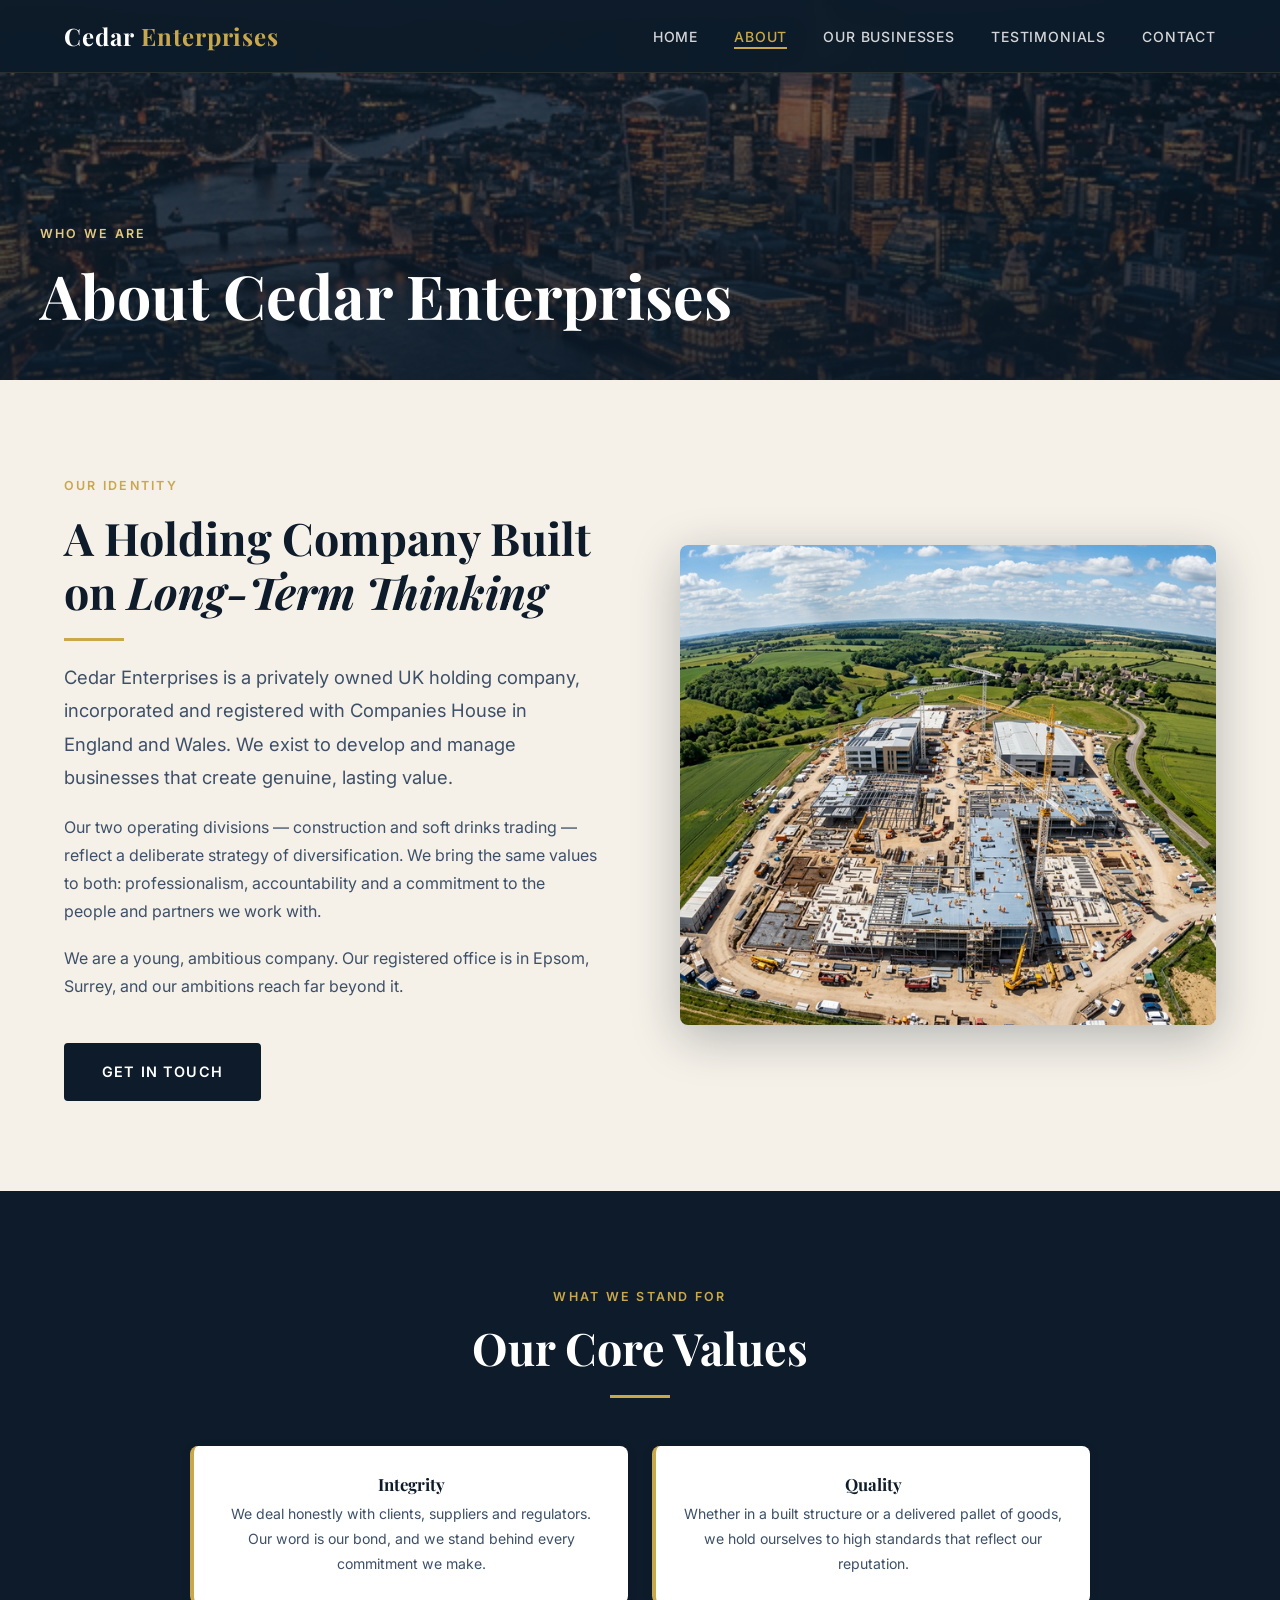
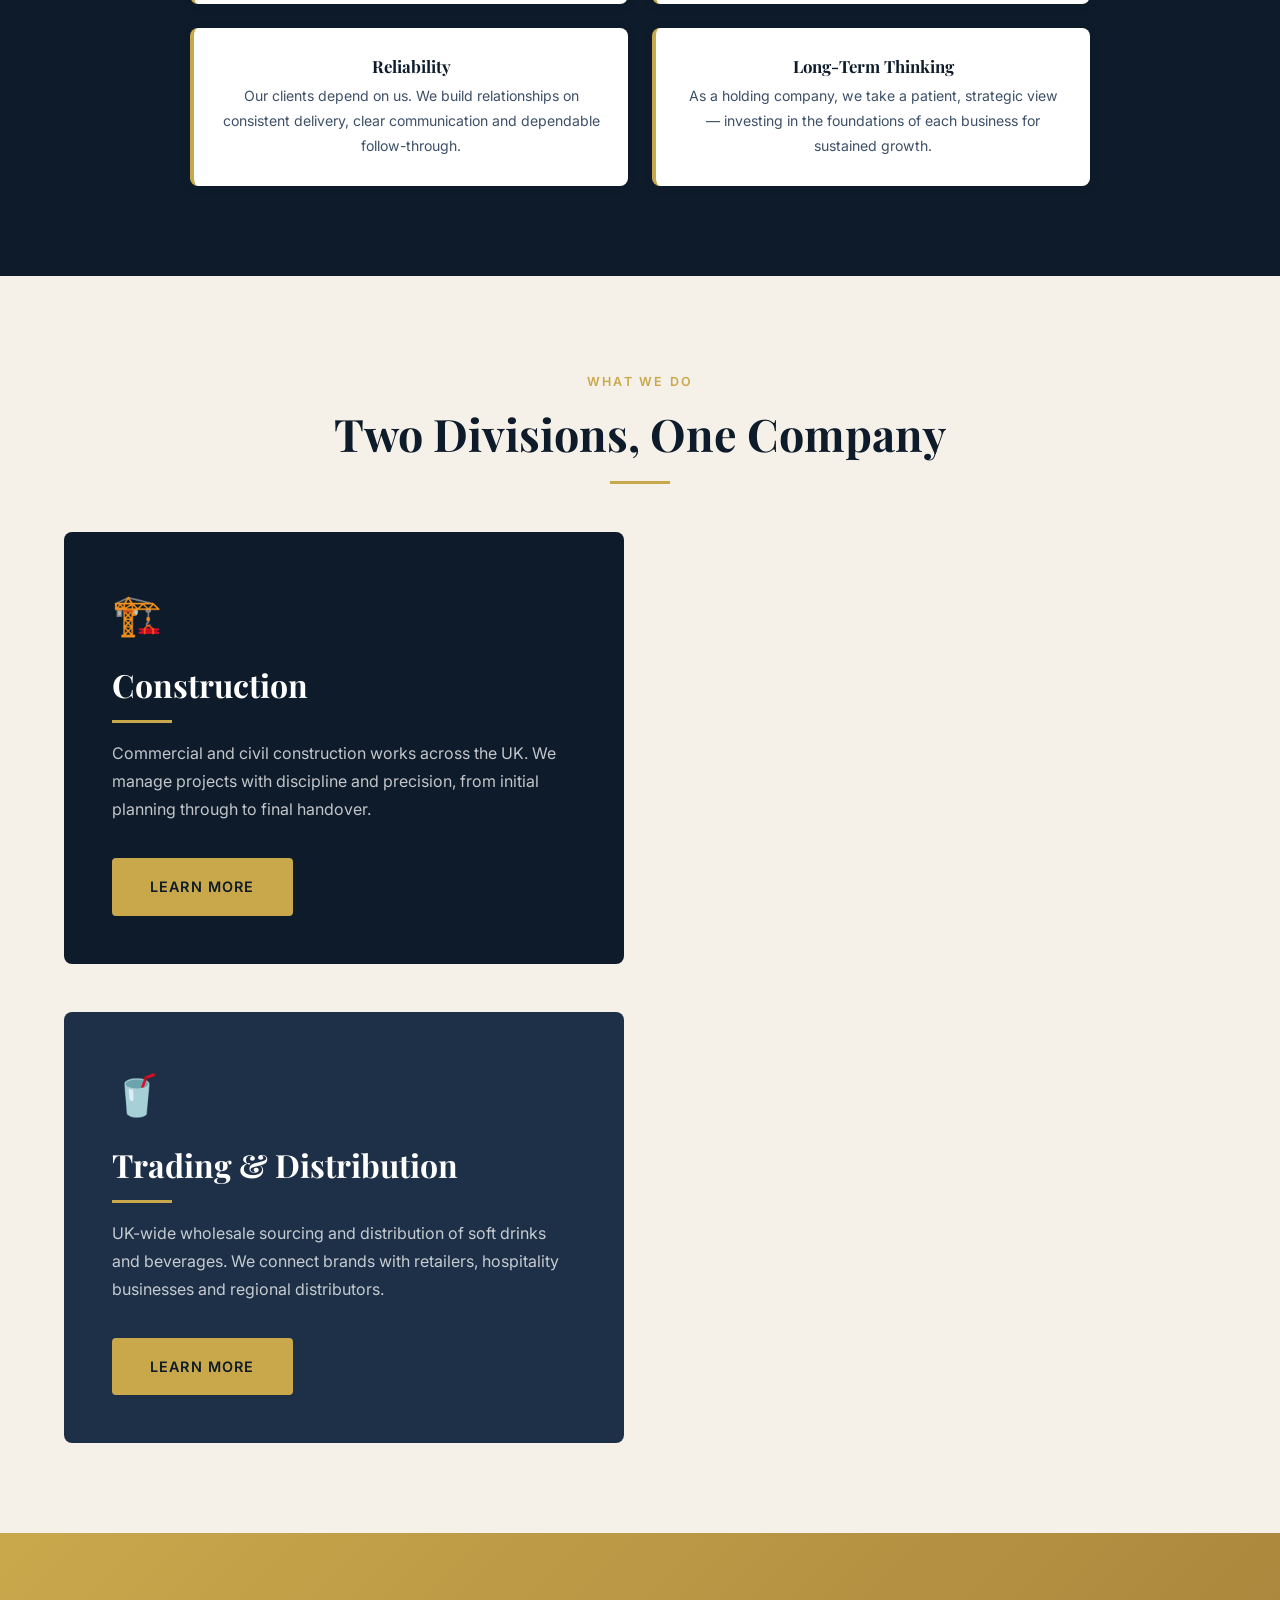
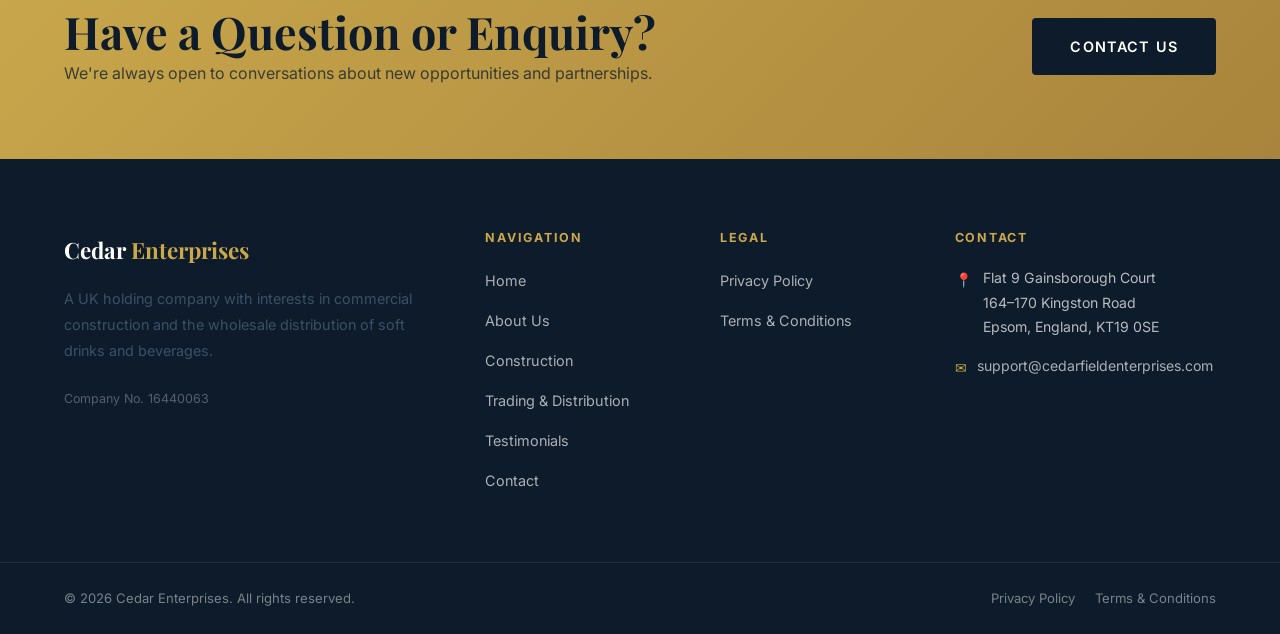
==== about.html @ afaa0de5 "Complete Cedar Enterprises website - full rebrand from Starbis template - New homepage with 2-slide " ====
<!DOCTYPE html>
<html lang="en">

<head>
    <meta charset="UTF-8">
    <meta name="viewport" content="width=device-width, initial-scale=1.0">
    <title>About Us — Cedar Enterprises</title>
    <meta name="description"
        content="Learn about Cedar Enterprises — a UK-registered holding company with operations in construction and soft drinks trading.">
    <link rel="icon" href="images/favicon.ico" type="image/x-icon">
    <link rel="preconnect" href="https://fonts.googleapis.com">
    <link rel="preconnect" href="https://fonts.gstatic.com" crossorigin>
    <link
        href="https://fonts.googleapis.com/css2?family=Playfair+Display:ital,wght@0,600;0,700;1,600&family=Inter:wght@300;400;500;600;700&display=swap"
        rel="stylesheet">
    <link rel="stylesheet" href="css/cedar.css">
</head>

<body>

    <!-- MOBILE NAV -->
    <div class="mobile-nav-overlay" id="mobileNav">
        <button class="mobile-nav-close" id="mobileNavClose">&times;</button>
        <a href="index.html">Home</a>
        <a href="about.html">About</a>
        <a href="construction.html">Construction</a>
        <a href="trading.html">Trading</a>
        <a href="testimonials.html">Testimonials</a>
        <a href="contact.html">Contact</a>
    </div>

    <!-- HEADER -->
    <header class="site-header" id="siteHeader">
        <div class="container">
            <nav class="nav-inner">
                <a href="index.html" class="brand">Cedar <span>Enterprises</span></a>
                <ul class="nav-links">
                    <li><a href="index.html">Home</a></li>
                    <li><a href="about.html" class="active">About</a></li>
                    <li class="nav-item">
                        <a href="#">Our Businesses</a>
                        <div class="nav-dropdown">
                            <a href="construction.html">Construction</a>
                            <a href="trading.html">Trading & Distribution</a>
                        </div>
                    </li>
                    <li><a href="testimonials.html">Testimonials</a></li>
                    <li><a href="contact.html">Contact</a></li>
                </ul>
                <button class="nav-toggle" id="navToggle" aria-label="Open menu">
                    <span></span><span></span><span></span>
                </button>
            </nav>
        </div>
    </header>

    <!-- PAGE BANNER -->
    <div class="page-banner" style="background-image: url('images/about_parallax.png'); padding-top: 72px;">
        <div class="page-banner-overlay"></div>
        <div class="page-banner-content container">
            <span class="section-eyebrow">Who We Are</span>
            <h1>About Cedar Enterprises</h1>
        </div>
    </div>

    <!-- MISSION -->
    <section class="section about-mission">
        <div class="container">
            <div class="about-split">
                <div class="fade-up">
                    <span class="section-eyebrow">Our Identity</span>
                    <h2>A Holding Company Built on <em>Long-Term Thinking</em></h2>
                    <div class="divider-gold"></div>
                    <p class="lead">Cedar Enterprises is a privately owned UK holding company, incorporated and
                        registered with Companies House in England and Wales. We exist to develop and manage businesses
                        that create genuine, lasting value.</p>
                    <p>Our two operating divisions — construction and soft drinks trading — reflect a deliberate
                        strategy of diversification. We bring the same values to both: professionalism, accountability
                        and a commitment to the people and partners we work with.</p>
                    <p>We are a young, ambitious company. Our registered office is in Epsom, Surrey, and our ambitions
                        reach far beyond it.</p>
                    <a href="contact.html" class="btn btn-navy mt-24">Get in Touch</a>
                </div>
                <div class="about-img-wrap fade-in">
                    <img src="images/construction_aerial.png" alt="Cedar Enterprises construction project aerial view">
                </div>
            </div>
        </div>
    </section>

    <!-- VALUES -->
    <section class="section bg-navy">
        <div class="container text-center">
            <span class="section-eyebrow">What We Stand For</span>
            <h2 style="color:var(--white);">Our Core Values</h2>
            <div class="divider-gold centered"></div>
            <div class="about-values-grid mt-48" style="max-width:900px; margin-left:auto; margin-right:auto;">
                <div class="about-value-card fade-up">
                    <h5>Integrity</h5>
                    <p>We deal honestly with clients, suppliers and regulators. Our word is our bond, and we stand
                        behind every commitment we make.</p>
                </div>
                <div class="about-value-card fade-up">
                    <h5>Quality</h5>
                    <p>Whether in a built structure or a delivered pallet of goods, we hold ourselves to high standards
                        that reflect our reputation.</p>
                </div>
                <div class="about-value-card fade-up">
                    <h5>Reliability</h5>
                    <p>Our clients depend on us. We build relationships on consistent delivery, clear communication and
                        dependable follow-through.</p>
                </div>
                <div class="about-value-card fade-up">
                    <h5>Long-Term Thinking</h5>
                    <p>As a holding company, we take a patient, strategic view — investing in the foundations of each
                        business for sustained growth.</p>
                </div>
            </div>
        </div>
    </section>

    <!-- OUR DIVISIONS OVERVIEW -->
    <section class="section bg-off-white">
        <div class="container">
            <div class="text-center mb-48">
                <span class="section-eyebrow">What We Do</span>
                <h2>Two Divisions, One Company</h2>
                <div class="divider-gold centered"></div>
            </div>
            <div class="row row-lg align-center">
                <div class="col-half fade-up"
                    style="background: var(--navy); border-radius:8px; padding:48px; color:var(--white);">
                    <span style="font-size:2.5rem; display:block; margin-bottom:16px;">🏗️</span>
                    <h3 style="color:var(--white);">Construction</h3>
                    <div class="divider-gold" style="margin: 16px 0;"></div>
                    <p style="color:rgba(255,255,255,0.75);">Commercial and civil construction works across the UK. We
                        manage projects with discipline and precision, from initial planning through to final handover.
                    </p>
                    <a href="construction.html" class="btn btn-gold mt-16">Learn More</a>
                </div>
                <div class="col-half fade-up"
                    style="background: var(--navy-mid); border-radius:8px; padding:48px; color:var(--white);">
                    <span style="font-size:2.5rem; display:block; margin-bottom:16px;">🥤</span>
                    <h3 style="color:var(--white);">Trading &amp; Distribution</h3>
                    <div class="divider-gold" style="margin: 16px 0;"></div>
                    <p style="color:rgba(255,255,255,0.75);">UK-wide wholesale sourcing and distribution of soft drinks
                        and beverages. We connect brands with retailers, hospitality businesses and regional
                        distributors.</p>
                    <a href="trading.html" class="btn btn-gold mt-16">Learn More</a>
                </div>
            </div>
        </div>
    </section>

    <!-- CTA -->
    <section class="cta-strip">
        <div class="container">
            <div class="cta-inner">
                <div>
                    <h2>Have a Question or Enquiry?</h2>
                    <p>We're always open to conversations about new opportunities and partnerships.</p>
                </div>
                <a href="contact.html" class="btn btn-navy">Contact Us</a>
            </div>
        </div>
    </section>

    <!-- FOOTER -->
    <footer class="site-footer">
        <div class="footer-top">
            <div class="container">
                <div class="footer-grid">
                    <div>
                        <div class="footer-brand">Cedar <span>Enterprises</span></div>
                        <p class="footer-desc">A UK holding company with interests in commercial construction and the
                            wholesale distribution of soft drinks and beverages.</p>
                        <p class="company-number">Company No. 16440063</p>
                    </div>
                    <div class="footer-col">
                        <h5>Navigation</h5>
                        <ul>
                            <li><a href="index.html">Home</a></li>
                            <li><a href="about.html">About Us</a></li>
                            <li><a href="construction.html">Construction</a></li>
                            <li><a href="trading.html">Trading &amp; Distribution</a></li>
                            <li><a href="testimonials.html">Testimonials</a></li>
                            <li><a href="contact.html">Contact</a></li>
                        </ul>
                    </div>
                    <div class="footer-col">
                        <h5>Legal</h5>
                        <ul>
                            <li><a href="privacy.html">Privacy Policy</a></li>
                            <li><a href="terms.html">Terms &amp; Conditions</a></li>
                        </ul>
                    </div>
                    <div class="footer-col">
                        <h5>Contact</h5>
                        <div class="footer-contact-item">
                            <span class="icon">📍</span>
                            <span>Flat 9 Gainsborough Court<br>164–170 Kingston Road<br>Epsom, England, KT19 0SE</span>
                        </div>
                        <div class="footer-contact-item">
                            <span class="icon">✉</span>
                            <a href="mailto:support@cedarfieldenterprises.com"
                                style="color:rgba(255,255,255,0.65);">support@cedarfieldenterprises.com</a>
                        </div>
                    </div>
                </div>
            </div>
        </div>
        <div class="container">
            <div class="footer-bottom">
                <p>&copy; <span id="year"></span> Cedar Enterprises. All rights reserved.</p>
                <div class="footer-legal-links">
                    <a href="privacy.html">Privacy Policy</a>
                    <a href="terms.html">Terms &amp; Conditions</a>
                </div>
            </div>
        </div>
    </footer>

    <script src="js/cedar.js"></script>
</body>

</html>
---- css/cedar.css ----
/* ============================================================
   CEDAR ENTERPRISES — Custom Stylesheet
   Palette: Deep Navy (#0D1B2A), Gold (#C9A84C), Slate (#1E3048),
            Off-White (#F5F0E8), Mid-Grey (#8A96A3)
   ============================================================ */

@import url('https://fonts.googleapis.com/css2?family=Playfair+Display:ital,wght@0,600;0,700;1,600&family=Inter:wght@300;400;500;600;700&display=swap');

/* ── CSS Variables ── */
:root {
  --navy:    #0D1B2A;
  --navy-mid:#1E3048;
  --navy-lt: #2A4060;
  --gold:    #C9A84C;
  --gold-lt: #E2C97E;
  --off-white:#F5F0E8;
  --mid-grey:#8A96A3;
  --white:   #FFFFFF;
  --text-dark:#1A232E;
  --radius:  4px;
  --transition: 0.3s ease;
  --shadow: 0 4px 24px rgba(13,27,42,0.18);
  --shadow-lg: 0 12px 48px rgba(13,27,42,0.28);
}

/* ── Reset / Base ── */
*, *::before, *::after { box-sizing: border-box; margin: 0; padding: 0; }

html { scroll-behavior: smooth; }

body {
  font-family: 'Inter', sans-serif;
  font-weight: 400;
  font-size: 16px;
  line-height: 1.75;
  color: var(--text-dark);
  background: var(--white);
  -webkit-font-smoothing: antialiased;
}

img { max-width: 100%; height: auto; display: block; }
a { text-decoration: none; color: inherit; transition: color var(--transition); }
ul { list-style: none; }

/* ── Typography ── */
h1, h2, h3, h4, h5, h6 {
  font-family: 'Playfair Display', serif;
  color: var(--navy);
  line-height: 1.2;
}
h1 { font-size: clamp(2.2rem, 5vw, 3.8rem); }
h2 { font-size: clamp(1.8rem, 3.5vw, 2.8rem); }
h3 { font-size: clamp(1.4rem, 2.5vw, 2rem); }
h4 { font-size: 1.25rem; }
h5 { font-size: 1.05rem; }

p { margin-bottom: 1.2rem; color: #3D5068; }
p:last-child { margin-bottom: 0; }

.lead { font-size: 1.15rem; line-height: 1.8; color: #3D5068; }
.text-gold { color: var(--gold); }
.text-navy { color: var(--navy); }
.text-white { color: var(--white); }
.text-mid  { color: var(--mid-grey); }
.text-center { text-align: center; }

/* ── Layout Helpers ── */
.container {
  max-width: 1200px;
  margin: 0 auto;
  padding: 0 24px;
}
.container-narrow { max-width: 820px; margin: 0 auto; padding: 0 24px; }

.section { padding: 90px 0; }
.section-sm { padding: 60px 0; }
.section-lg { padding: 120px 0; }

.row {
  display: flex;
  flex-wrap: wrap;
  gap: 32px;
}
.row-lg { gap: 48px; }
.row-sm { gap: 20px; }

.col-half { flex: 0 0 calc(50% - 16px); }
.col-third { flex: 0 0 calc(33.333% - 22px); }
.col-quarter { flex: 0 0 calc(25% - 24px); }
.col-two-thirds { flex: 0 0 calc(66.666% - 16px); }
.col-full { flex: 0 0 100%; }

.align-center { align-items: center; }
.justify-center { justify-content: center; }
.justify-between { justify-content: space-between; }

.mt-8  { margin-top: 8px; }
.mt-16 { margin-top: 16px; }
.mt-24 { margin-top: 24px; }
.mt-32 { margin-top: 32px; }
.mt-48 { margin-top: 48px; }
.mb-8  { margin-bottom: 8px; }
.mb-16 { margin-bottom: 16px; }
.mb-24 { margin-bottom: 24px; }
.mb-32 { margin-bottom: 32px; }
.mb-48 { margin-bottom: 48px; }

/* ── Gold Divider ── */
.divider-gold {
  width: 60px;
  height: 3px;
  background: var(--gold);
  margin: 20px 0;
}
.divider-gold.centered { margin: 20px auto; }

/* ── Buttons ── */
.btn {
  display: inline-block;
  padding: 14px 36px;
  border-radius: var(--radius);
  font-family: 'Inter', sans-serif;
  font-weight: 600;
  font-size: 0.9rem;
  letter-spacing: 0.08em;
  text-transform: uppercase;
  cursor: pointer;
  transition: all var(--transition);
  border: 2px solid transparent;
}
.btn-gold {
  background: var(--gold);
  color: var(--navy);
  border-color: var(--gold);
}
.btn-gold:hover {
  background: var(--gold-lt);
  border-color: var(--gold-lt);
  transform: translateY(-2px);
  box-shadow: 0 6px 18px rgba(201,168,76,0.3);
}
.btn-outline-gold {
  background: transparent;
  color: var(--gold);
  border-color: var(--gold);
}
.btn-outline-gold:hover {
  background: var(--gold);
  color: var(--navy);
  transform: translateY(-2px);
}
.btn-outline-white {
  background: transparent;
  color: var(--white);
  border-color: rgba(255,255,255,0.7);
}
.btn-outline-white:hover {
  background: var(--white);
  color: var(--navy);
}
.btn-navy {
  background: var(--navy);
  color: var(--white);
  border-color: var(--navy);
}
.btn-navy:hover {
  background: var(--navy-mid);
  border-color: var(--navy-mid);
  transform: translateY(-2px);
  box-shadow: var(--shadow);
}

/* ── Section Labels ── */
.section-eyebrow {
  display: inline-block;
  font-family: 'Inter', sans-serif;
  font-weight: 600;
  font-size: 0.78rem;
  letter-spacing: 0.18em;
  text-transform: uppercase;
  color: var(--gold);
  margin-bottom: 14px;
}

/* ── NAV ── */
.site-header {
  position: fixed;
  top: 0; left: 0; right: 0;
  z-index: 1000;
  background: rgba(13, 27, 42, 0.97);
  backdrop-filter: blur(10px);
  border-bottom: 1px solid rgba(201,168,76,0.15);
  transition: all var(--transition);
}
.site-header.scrolled {
  box-shadow: 0 2px 20px rgba(0,0,0,0.3);
}

.nav-inner {
  display: flex;
  align-items: center;
  justify-content: space-between;
  height: 72px;
}

.brand {
  font-family: 'Playfair Display', serif;
  font-size: 1.5rem;
  font-weight: 700;
  color: var(--white);
  letter-spacing: 0.04em;
}
.brand span { color: var(--gold); }

.nav-links {
  display: flex;
  align-items: center;
  gap: 36px;
}
.nav-links a {
  font-family: 'Inter', sans-serif;
  font-size: 0.875rem;
  font-weight: 500;
  letter-spacing: 0.06em;
  text-transform: uppercase;
  color: rgba(255,255,255,0.82);
  position: relative;
  padding-bottom: 4px;
}
.nav-links a::after {
  content: '';
  position: absolute;
  bottom: 0; left: 0;
  width: 0; height: 2px;
  background: var(--gold);
  transition: width var(--transition);
}
.nav-links a:hover, .nav-links a.active {
  color: var(--gold);
}
.nav-links a:hover::after, .nav-links a.active::after {
  width: 100%;
}

/* Dropdown */
.nav-item { position: relative; }
.nav-dropdown {
  position: absolute;
  top: 100%; left: -16px;
  min-width: 200px;
  background: var(--navy-mid);
  border: 1px solid rgba(201,168,76,0.2);
  border-top: 2px solid var(--gold);
  padding: 8px 0;
  opacity: 0;
  visibility: hidden;
  transform: translateY(8px);
  transition: all var(--transition);
  border-radius: 0 0 4px 4px;
}
.nav-item:hover .nav-dropdown {
  opacity: 1;
  visibility: visible;
  transform: translateY(0);
}
.nav-dropdown a {
  display: block;
  padding: 10px 20px;
  font-size: 0.85rem;
  color: rgba(255,255,255,0.8);
  text-transform: none;
  letter-spacing: 0.02em;
}
.nav-dropdown a:hover { background: rgba(201,168,76,0.1); color: var(--gold); }
.nav-dropdown a::after { display: none; }

/* Mobile toggle */
.nav-toggle {
  display: none;
  flex-direction: column;
  gap: 5px;
  cursor: pointer;
  padding: 4px;
  background: none;
  border: none;
}
.nav-toggle span {
  display: block;
  width: 26px;
  height: 2px;
  background: var(--white);
  transition: all var(--transition);
}

/* ── HERO SLIDER ── */
.hero {
  position: relative;
  height: 100vh;
  min-height: 600px;
  overflow: hidden;
  background: var(--navy);
}

.hero-slide {
  position: absolute;
  inset: 0;
  opacity: 0;
  transition: opacity 1.2s ease;
}
.hero-slide.active { opacity: 1; }

.hero-bg {
  position: absolute;
  inset: 0;
  background-size: cover;
  background-position: center;
  transform: scale(1.05);
  transition: transform 8s ease;
}
.hero-slide.active .hero-bg { transform: scale(1); }

.hero-overlay {
  position: absolute;
  inset: 0;
  background: linear-gradient(135deg,
    rgba(13,27,42,0.82) 0%,
    rgba(13,27,42,0.55) 60%,
    rgba(13,27,42,0.35) 100%);
}

.hero-content {
  position: relative;
  z-index: 2;
  height: 100%;
  display: flex;
  align-items: center;
}

.hero-text {
  max-width: 720px;
}
.hero-text .section-eyebrow { font-size: 0.82rem; }
.hero-text h1 {
  color: var(--white);
  margin-bottom: 20px;
  font-style: italic;
}
.hero-text h1 em {
  font-style: normal;
  color: var(--gold);
}
.hero-text p {
  color: rgba(255,255,255,0.8);
  font-size: 1.1rem;
  max-width: 560px;
  margin-bottom: 36px;
}
.hero-btns {
  display: flex;
  gap: 16px;
  flex-wrap: wrap;
}

/* Hero dots */
.hero-dots {
  position: absolute;
  bottom: 36px;
  left: 50%;
  transform: translateX(-50%);
  z-index: 3;
  display: flex;
  gap: 10px;
}
.hero-dot {
  width: 8px;
  height: 8px;
  border-radius: 50%;
  background: rgba(255,255,255,0.4);
  border: none;
  cursor: pointer;
  transition: all var(--transition);
}
.hero-dot.active {
  background: var(--gold);
  transform: scale(1.3);
}

/* Scroll cue */
.scroll-cue {
  position: absolute;
  bottom: 36px;
  right: 48px;
  z-index: 3;
  display: flex;
  flex-direction: column;
  align-items: center;
  gap: 6px;
  color: rgba(255,255,255,0.5);
  font-size: 0.7rem;
  letter-spacing: 0.15em;
  text-transform: uppercase;
}
.scroll-line {
  width: 1px;
  height: 50px;
  background: linear-gradient(to bottom, rgba(255,255,255,0.5), transparent);
  animation: scrollLine 1.8s ease infinite;
}
@keyframes scrollLine {
  0%   { transform: scaleY(0); transform-origin: top; }
  50%  { transform: scaleY(1); transform-origin: top; }
  51%  { transform: scaleY(1); transform-origin: bottom; }
  100% { transform: scaleY(0); transform-origin: bottom; }
}

/* ── PAGE BANNER (inner pages) ── */
.page-banner {
  height: 380px;
  background-size: cover;
  background-position: center;
  position: relative;
  display: flex;
  align-items: flex-end;
}
.page-banner-overlay {
  position: absolute;
  inset: 0;
  background: linear-gradient(to bottom, rgba(13,27,42,0.5) 0%, rgba(13,27,42,0.85) 100%);
}
.page-banner-content {
  position: relative;
  z-index: 2;
  width: 100%;
  padding: 48px 0;
}
.page-banner-content .section-eyebrow { color: var(--gold-lt); }
.page-banner-content h1 { color: var(--white); }

/* ── ABOUT INTRO (homepage) ── */
.about-intro { background: var(--off-white); }
.about-intro-grid {
  display: grid;
  grid-template-columns: 1fr 1fr;
  gap: 80px;
  align-items: center;
}
.about-intro-img {
  border-radius: 6px;
  overflow: hidden;
  position: relative;
  box-shadow: var(--shadow-lg);
}
.about-intro-img img { width: 100%; height: 500px; object-fit: cover; }
.about-intro-img::before {
  content: '';
  position: absolute;
  bottom: -20px; right: -20px;
  width: 70%;
  height: 70%;
  border: 3px solid var(--gold);
  border-radius: 6px;
  z-index: -1;
}

.value-list { display: flex; flex-direction: column; gap: 16px; margin-top: 24px; }
.value-item {
  display: flex;
  align-items: flex-start;
  gap: 14px;
}
.value-icon {
  flex-shrink: 0;
  width: 40px; height: 40px;
  background: rgba(201,168,76,0.12);
  border-radius: 50%;
  display: flex;
  align-items: center;
  justify-content: center;
  font-size: 1.1rem;
  color: var(--gold);
  margin-top: 2px;
}
.value-item h5 { color: var(--navy); margin-bottom: 2px; }
.value-item p { font-size: 0.9rem; margin-bottom: 0; }

/* ── DIVISIONS SECTION ── */
.divisions { background: var(--navy); }
.divisions-grid {
  display: grid;
  grid-template-columns: 1fr 1fr;
  gap: 2px;
}
.division-card {
  position: relative;
  overflow: hidden;
  min-height: 520px;
  display: flex;
  align-items: flex-end;
}
.division-card-bg {
  position: absolute;
  inset: 0;
  background-size: cover;
  background-position: center;
  transform: scale(1.04);
  transition: transform 0.6s ease;
}
.division-card:hover .division-card-bg { transform: scale(1); }

.division-overlay {
  position: absolute;
  inset: 0;
  background: linear-gradient(to top,
    rgba(13,27,42,0.92) 0%,
    rgba(13,27,42,0.5) 50%,
    rgba(13,27,42,0.15) 100%);
  transition: background var(--transition);
}
.division-card:hover .division-overlay {
  background: linear-gradient(to top,
    rgba(13,27,42,0.95) 0%,
    rgba(13,27,42,0.65) 55%,
    rgba(13,27,42,0.25) 100%);
}

.division-content {
  position: relative;
  z-index: 2;
  padding: 48px;
}
.division-icon {
  font-size: 2.8rem;
  margin-bottom: 16px;
  display: block;
}
.division-content h3 { color: var(--white); margin-bottom: 12px; }
.division-content p { color: rgba(255,255,255,0.75); font-size: 0.95rem; margin-bottom: 24px; }

/* ── STATS STRIP ── */
.stats-strip { background: var(--navy-mid); padding: 70px 0; }
.stats-grid {
  display: grid;
  grid-template-columns: repeat(4, 1fr);
  gap: 32px;
  text-align: center;
}
.stat-item { padding: 8px; }
.stat-number {
  font-family: 'Playfair Display', serif;
  font-size: 3rem;
  font-weight: 700;
  color: var(--gold);
  line-height: 1;
  margin-bottom: 8px;
}
.stat-label {
  font-size: 0.85rem;
  font-weight: 600;
  text-transform: uppercase;
  letter-spacing: 0.1em;
  color: rgba(255,255,255,0.6);
}

/* ── PARALLAX SECTION ── */
.parallax-section {
  position: relative;
  background-attachment: fixed;
  background-size: cover;
  background-position: center;
  padding: 120px 0;
}
.parallax-section::before {
  content: '';
  position: absolute;
  inset: 0;
  background: rgba(13,27,42,0.78);
}
.parallax-content { position: relative; z-index: 2; }

/* ── SERVICE CARDS ── */
.service-cards {
  display: grid;
  grid-template-columns: repeat(3, 1fr);
  gap: 28px;
  margin-top: 56px;
}
.service-card {
  background: var(--white);
  border-radius: 8px;
  overflow: hidden;
  box-shadow: 0 2px 16px rgba(13,27,42,0.08);
  border: 1px solid rgba(13,27,42,0.06);
  transition: all var(--transition);
}
.service-card:hover {
  transform: translateY(-6px);
  box-shadow: var(--shadow-lg);
}
.service-card-img {
  height: 200px;
  background-size: cover;
  background-position: center;
}
.service-card-body { padding: 28px; }
.service-card-icon {
  font-size: 2rem;
  margin-bottom: 14px;
  display: block;
  color: var(--gold);
}
.service-card h4 { color: var(--navy); margin-bottom: 10px; }
.service-card p { font-size: 0.92rem; }

/* ── TESTIMONIALS ── */
.testimonials-section { background: var(--navy); }
.testimonials-grid {
  display: grid;
  grid-template-columns: repeat(3, 1fr);
  gap: 28px;
  margin-top: 56px;
}
.testimonial-card {
  background: rgba(255,255,255,0.05);
  border: 1px solid rgba(201,168,76,0.2);
  border-radius: 8px;
  padding: 36px 30px;
  position: relative;
  transition: all var(--transition);
}
.testimonial-card:hover {
  background: rgba(255,255,255,0.08);
  border-color: rgba(201,168,76,0.45);
  transform: translateY(-4px);
}
.testimonial-card::before {
  content: '"';
  position: absolute;
  top: 16px; left: 24px;
  font-family: 'Playfair Display', serif;
  font-size: 5rem;
  line-height: 1;
  color: var(--gold);
  opacity: 0.3;
}
.testimonial-text {
  font-style: italic;
  color: rgba(255,255,255,0.8);
  font-size: 0.95rem;
  line-height: 1.8;
  margin-bottom: 24px;
  padding-top: 32px;
}
.testimonial-meta { display: flex; align-items: center; gap: 14px; }
.testimonial-avatar {
  width: 48px; height: 48px;
  border-radius: 50%;
  background: linear-gradient(135deg, var(--gold), var(--navy-lt));
  display: flex;
  align-items: center;
  justify-content: center;
  font-family: 'Playfair Display', serif;
  font-size: 1.1rem;
  color: var(--white);
  flex-shrink: 0;
}
.testimonial-name {
  font-weight: 600;
  color: var(--white);
  font-size: 0.95rem;
}
.testimonial-role {
  font-size: 0.8rem;
  color: var(--gold);
  text-transform: uppercase;
  letter-spacing: 0.08em;
}
.star-rating { color: var(--gold); font-size: 0.85rem; margin-bottom: 4px; }

/* ── CTA STRIP ── */
.cta-strip {
  background: linear-gradient(135deg, var(--gold) 0%, #A8843C 100%);
  padding: 72px 0;
}
.cta-strip h2 { color: var(--navy); }
.cta-strip p { color: rgba(13,27,42,0.75); margin: 0; }
.cta-inner {
  display: flex;
  align-items: center;
  justify-content: space-between;
  gap: 32px;
  flex-wrap: wrap;
}

/* ── CONTACT ── */
.contact-grid {
  display: grid;
  grid-template-columns: 1fr 1.4fr;
  gap: 64px;
  align-items: start;
}
.contact-info-item {
  display: flex;
  gap: 16px;
  align-items: flex-start;
  margin-bottom: 28px;
}
.contact-info-icon {
  width: 44px; height: 44px;
  flex-shrink: 0;
  background: rgba(201,168,76,0.12);
  border-radius: 50%;
  display: flex; align-items: center; justify-content: center;
  font-size: 1.15rem;
  color: var(--gold);
}
.contact-info-text strong { display: block; color: var(--navy); margin-bottom: 2px; }
.contact-info-text span { font-size: 0.9rem; color: #3D5068; }

/* Contact Form */
.contact-form { display: flex; flex-direction: column; gap: 16px; }
.form-row { display: grid; grid-template-columns: 1fr 1fr; gap: 16px; }
.form-group { display: flex; flex-direction: column; gap: 6px; }
.form-group label {
  font-size: 0.82rem;
  font-weight: 600;
  text-transform: uppercase;
  letter-spacing: 0.07em;
  color: var(--navy);
}
.form-group input,
.form-group textarea,
.form-group select {
  padding: 13px 16px;
  border: 1.5px solid #D0D8E4;
  border-radius: var(--radius);
  font-family: 'Inter', sans-serif;
  font-size: 0.95rem;
  color: var(--text-dark);
  background: var(--white);
  transition: border-color var(--transition), box-shadow var(--transition);
  outline: none;
}
.form-group input:focus,
.form-group textarea:focus,
.form-group select:focus {
  border-color: var(--gold);
  box-shadow: 0 0 0 3px rgba(201,168,76,0.12);
}
.form-group textarea { resize: vertical; min-height: 140px; }

/* ── FOOTER ── */
.site-footer { background: var(--navy); color: rgba(255,255,255,0.7); }

.footer-top { padding: 72px 0 56px; border-bottom: 1px solid rgba(255,255,255,0.08); }
.footer-grid {
  display: grid;
  grid-template-columns: 2fr 1fr 1fr 1.4fr;
  gap: 48px;
}
.footer-brand {
  font-family: 'Playfair Display', serif;
  font-size: 1.4rem;
  font-weight: 700;
  color: var(--white);
  margin-bottom: 16px;
}
.footer-brand span { color: var(--gold); }
.footer-desc { font-size: 0.9rem; line-height: 1.8; margin-bottom: 24px; }

.footer-col h5 {
  font-family: 'Inter', sans-serif;
  font-size: 0.78rem;
  font-weight: 700;
  text-transform: uppercase;
  letter-spacing: 0.14em;
  color: var(--gold);
  margin-bottom: 20px;
}
.footer-col ul li {
  margin-bottom: 12px;
}
.footer-col ul li a {
  font-size: 0.9rem;
  color: rgba(255,255,255,0.65);
  transition: color var(--transition);
}
.footer-col ul li a:hover { color: var(--gold); }

.footer-contact-item {
  display: flex;
  align-items: flex-start;
  gap: 10px;
  margin-bottom: 14px;
  font-size: 0.88rem;
}
.footer-contact-item .icon { color: var(--gold); margin-top: 2px; flex-shrink: 0; }

.footer-bottom {
  padding: 24px 0;
  display: flex;
  align-items: center;
  justify-content: space-between;
  flex-wrap: wrap;
  gap: 12px;
}
.footer-bottom p { font-size: 0.82rem; color: rgba(255,255,255,0.45); margin: 0; }
.footer-legal-links { display: flex; gap: 20px; }
.footer-legal-links a {
  font-size: 0.82rem;
  color: rgba(255,255,255,0.45);
}
.footer-legal-links a:hover { color: var(--gold); }
.company-number {
  font-size: 0.78rem;
  color: rgba(255,255,255,0.3);
  margin-top: 6px;
}

/* ── ABOUT PAGE ── */
.about-mission {
  background: var(--off-white);
}
.about-split {
  display: grid;
  grid-template-columns: 1fr 1fr;
  gap: 80px;
  align-items: center;
}
.about-img-wrap {
  border-radius: 8px;
  overflow: hidden;
  box-shadow: var(--shadow-lg);
}
.about-img-wrap img {
  width: 100%; height: 480px; object-fit: cover;
}
.about-values-grid {
  display: grid;
  grid-template-columns: 1fr 1fr;
  gap: 24px;
  margin-top: 48px;
}
.about-value-card {
  background: var(--white);
  border-radius: 8px;
  padding: 28px;
  border-left: 4px solid var(--gold);
  box-shadow: 0 2px 12px rgba(13,27,42,0.07);
}
.about-value-card h5 { color: var(--navy); margin-bottom: 8px; }
.about-value-card p { font-size: 0.88rem; margin: 0; }

/* ── PRIVACY / TERMS PAGES ── */
.legal-content {
  max-width: 860px;
  margin: 0 auto;
}
.legal-content h2 {
  font-size: 1.6rem;
  margin: 48px 0 16px;
  padding-bottom: 12px;
  border-bottom: 1px solid #E0DDD5;
}
.legal-content h2:first-child { margin-top: 0; }
.legal-content h3 { font-size: 1.15rem; margin: 28px 0 10px; }
.legal-content p, .legal-content li {
  font-size: 0.94rem;
  color: #3D5068;
  line-height: 1.85;
}
.legal-content ul, .legal-content ol {
  padding-left: 24px;
  margin-bottom: 16px;
}
.legal-content ul { list-style: disc; }
.legal-content ol { list-style: decimal; }
.legal-content li { margin-bottom: 8px; }
.legal-last-updated {
  display: inline-block;
  background: rgba(201,168,76,0.1);
  border: 1px solid rgba(201,168,76,0.3);
  border-radius: 4px;
  padding: 6px 14px;
  font-size: 0.82rem;
  color: var(--gold);
  margin-bottom: 36px;
}

/* ── PRELOADER ── */
.preloader {
  position: fixed;
  inset: 0;
  background: var(--navy);
  z-index: 9999;
  display: flex;
  flex-direction: column;
  align-items: center;
  justify-content: center;
  transition: opacity 0.6s ease, visibility 0.6s ease;
}
.preloader.hidden { opacity: 0; visibility: hidden; }
.preloader-brand {
  font-family: 'Playfair Display', serif;
  font-size: 1.8rem;
  color: var(--white);
  margin-bottom: 28px;
}
.preloader-brand span { color: var(--gold); }
.preloader-bar {
  width: 120px; height: 2px;
  background: rgba(255,255,255,0.15);
  border-radius: 2px;
  overflow: hidden;
}
.preloader-bar-inner {
  height: 100%;
  background: var(--gold);
  animation: preload 1.2s ease forwards;
}
@keyframes preload {
  from { width: 0; }
  to   { width: 100%; }
}

/* ── MOBILE NAV ── */
.mobile-nav-overlay {
  display: none;
  position: fixed;
  inset: 0;
  background: rgba(13,27,42,0.98);
  z-index: 999;
  flex-direction: column;
  align-items: center;
  justify-content: center;
  gap: 32px;
}
.mobile-nav-overlay.open { display: flex; }
.mobile-nav-overlay a {
  font-family: 'Playfair Display', serif;
  font-size: 1.6rem;
  color: var(--white);
  font-style: italic;
}
.mobile-nav-overlay a:hover { color: var(--gold); }
.mobile-nav-close {
  position: absolute;
  top: 28px; right: 28px;
  font-size: 2rem;
  color: rgba(255,255,255,0.7);
  background: none;
  border: none;
  cursor: pointer;
  line-height: 1;
}
.mobile-nav-close:hover { color: var(--gold); }

/* ── UTILITIES / ANIMATIONS ── */
.fade-up {
  opacity: 0;
  transform: translateY(30px);
  transition: opacity 0.7s ease, transform 0.7s ease;
}
.fade-up.visible {
  opacity: 1;
  transform: translateY(0);
}
.fade-in {
  opacity: 0;
  transition: opacity 0.7s ease;
}
.fade-in.visible { opacity: 1; }

.bg-off-white { background: var(--off-white); }
.bg-navy { background: var(--navy); }
.bg-navy-mid { background: var(--navy-mid); }
.bg-white { background: var(--white); }

/* ── RESPONSIVE ── */
@media (max-width: 1100px) {
  .footer-grid { grid-template-columns: 1fr 1fr; }
  .stats-grid { grid-template-columns: repeat(2, 1fr); }
}

@media (max-width: 900px) {
  .nav-links { display: none; }
  .nav-toggle { display: flex; }
  .about-intro-grid,
  .about-split,
  .contact-grid { grid-template-columns: 1fr; }
  .about-intro-img::before { display: none; }
  .about-intro-img img, .about-img-wrap img { height: 320px; }
  .divisions-grid { grid-template-columns: 1fr; }
  .service-cards { grid-template-columns: 1fr 1fr; }
  .testimonials-grid { grid-template-columns: 1fr; }
  .cta-inner { flex-direction: column; text-align: center; }
  .about-values-grid { grid-template-columns: 1fr; }
  .form-row { grid-template-columns: 1fr; }
}

@media (max-width: 600px) {
  .section, .section-lg { padding: 60px 0; }
  .service-cards { grid-template-columns: 1fr; }
  .stats-grid { grid-template-columns: 1fr 1fr; gap: 20px; }
  .footer-grid { grid-template-columns: 1fr; gap: 32px; }
  .footer-bottom { flex-direction: column; align-items: flex-start; }
  .division-content { padding: 32px 24px; }
  .hero-btns { flex-direction: column; }
  .scroll-cue { display: none; }
  .page-banner { height: 280px; }
}
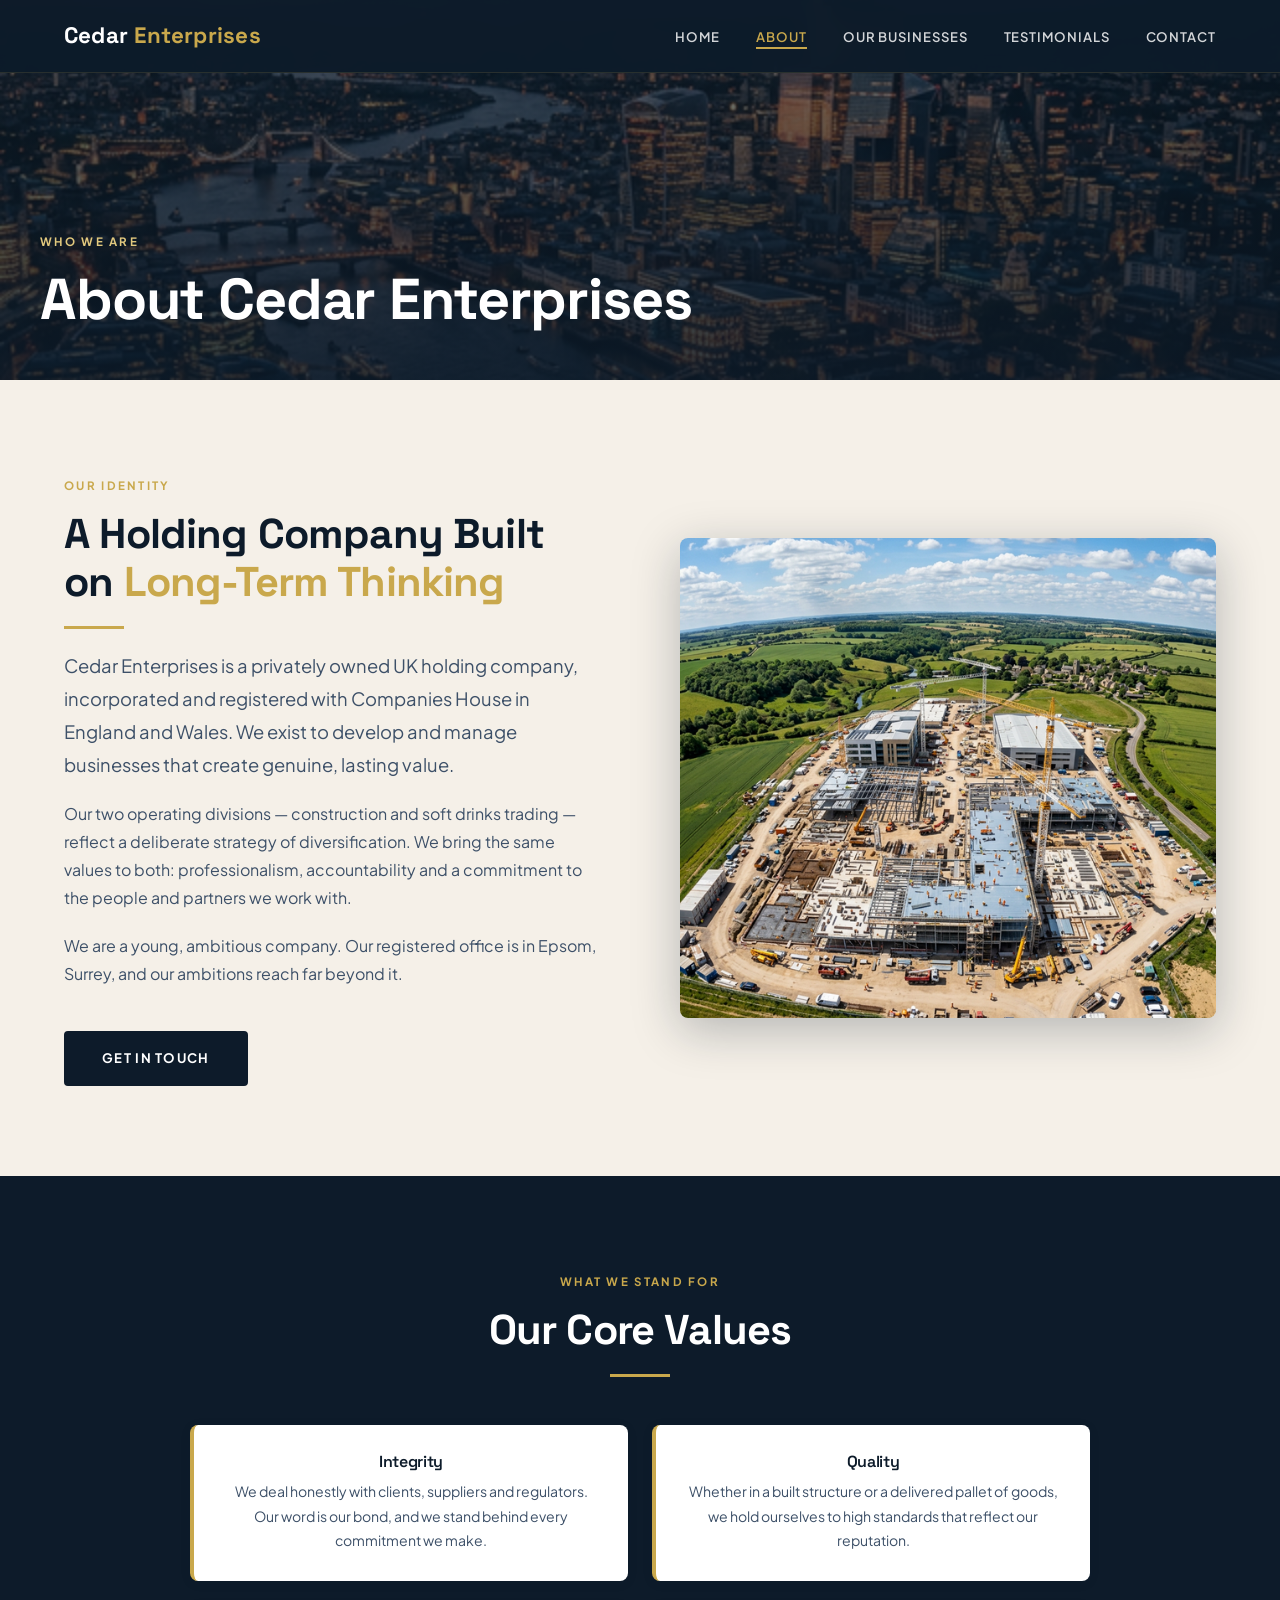
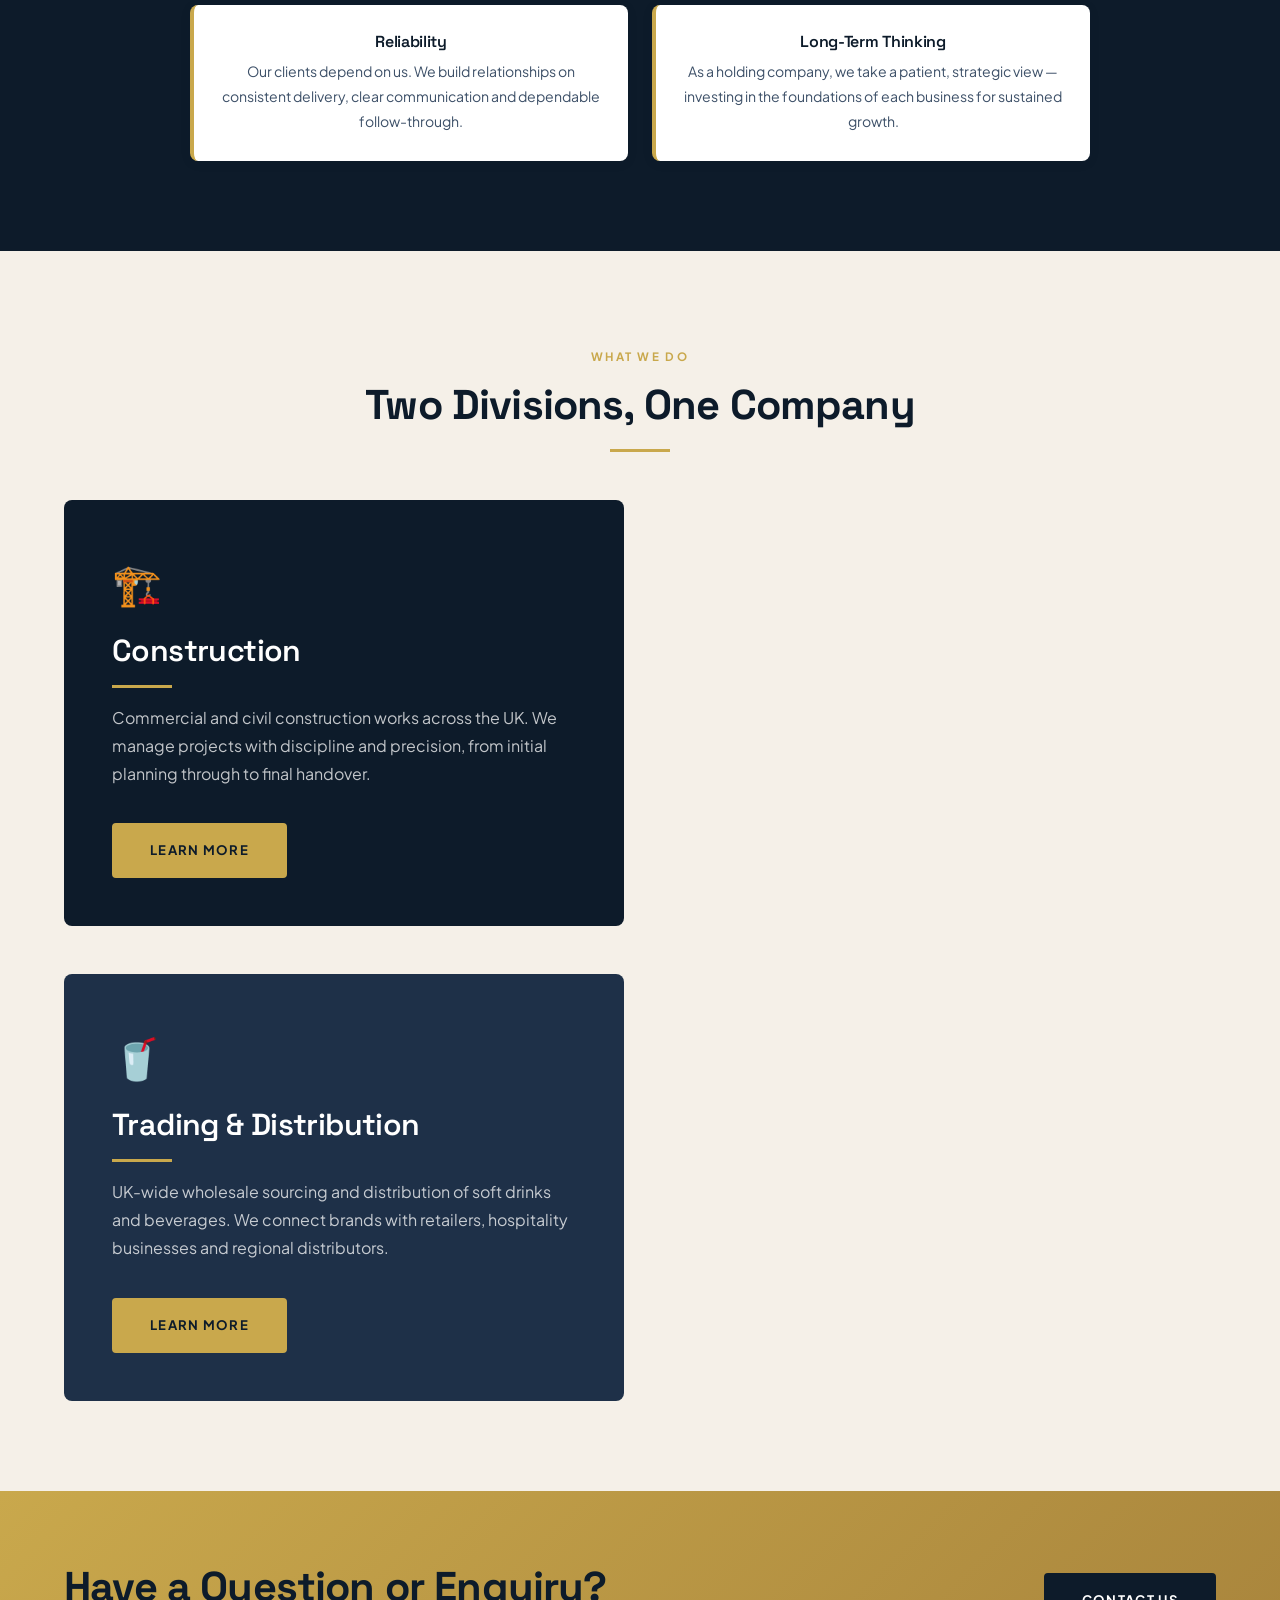
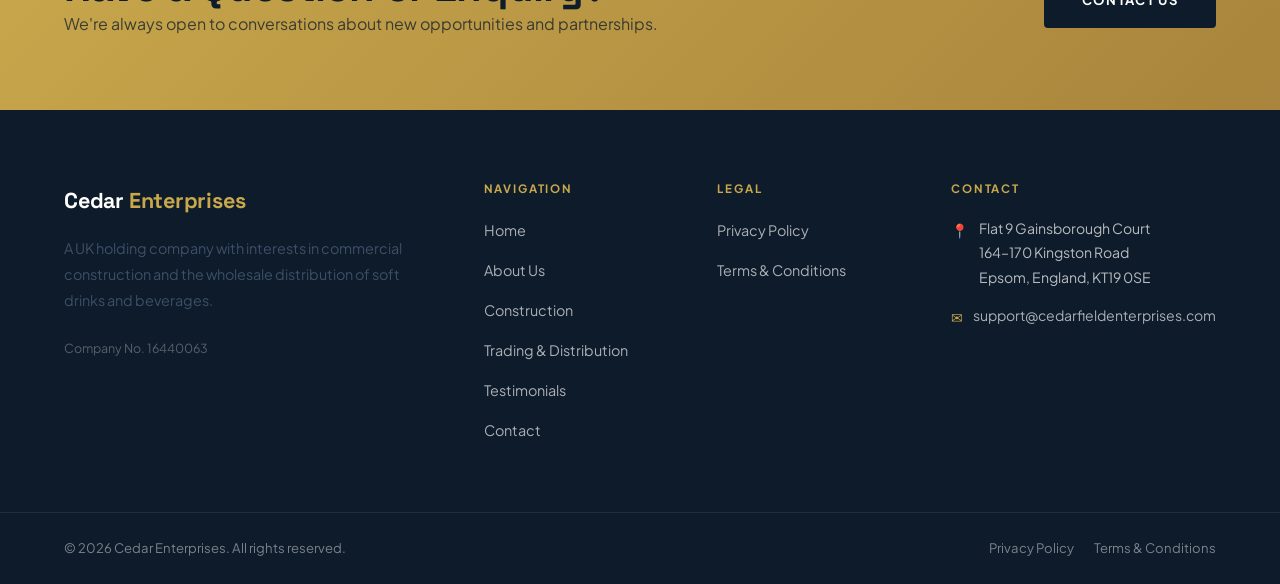
==== commit 2655fd06: "Update fonts: Space Grotesk (headings) + Plus Jakarta Sans (body)" ====
--- a/about.html
+++ b/about.html
@@ -11,7 +11,7 @@
     <link rel="preconnect" href="https://fonts.googleapis.com">
     <link rel="preconnect" href="https://fonts.gstatic.com" crossorigin>
     <link
-        href="https://fonts.googleapis.com/css2?family=Playfair+Display:ital,wght@0,600;0,700;1,600&family=Inter:wght@300;400;500;600;700&display=swap"
+        href="https://fonts.googleapis.com/css2?family=Space+Grotesk:wght@400;500;600;700&family=Plus+Jakarta+Sans:ital,wght@0,300;0,400;0,500;0,600;0,700;1,400&display=swap"
         rel="stylesheet">
     <link rel="stylesheet" href="css/cedar.css">
 </head>
--- a/css/cedar.css
+++ b/css/cedar.css
@@ -4,32 +4,40 @@
             Off-White (#F5F0E8), Mid-Grey (#8A96A3)
    ============================================================ */
 
-@import url('https://fonts.googleapis.com/css2?family=Playfair+Display:ital,wght@0,600;0,700;1,600&family=Inter:wght@300;400;500;600;700&display=swap');
+@import url('https://fonts.googleapis.com/css2?family=Space+Grotesk:wght@400;500;600;700&family=Plus+Jakarta+Sans:ital,wght@0,300;0,400;0,500;0,600;0,700;1,400&display=swap');
 
 /* ── CSS Variables ── */
 :root {
-  --navy:    #0D1B2A;
-  --navy-mid:#1E3048;
+  --navy: #0D1B2A;
+  --navy-mid: #1E3048;
   --navy-lt: #2A4060;
-  --gold:    #C9A84C;
+  --gold: #C9A84C;
   --gold-lt: #E2C97E;
-  --off-white:#F5F0E8;
-  --mid-grey:#8A96A3;
-  --white:   #FFFFFF;
-  --text-dark:#1A232E;
-  --radius:  4px;
+  --off-white: #F5F0E8;
+  --mid-grey: #8A96A3;
+  --white: #FFFFFF;
+  --text-dark: #1A232E;
+  --radius: 4px;
   --transition: 0.3s ease;
-  --shadow: 0 4px 24px rgba(13,27,42,0.18);
-  --shadow-lg: 0 12px 48px rgba(13,27,42,0.28);
+  --shadow: 0 4px 24px rgba(13, 27, 42, 0.18);
+  --shadow-lg: 0 12px 48px rgba(13, 27, 42, 0.28);
 }
 
 /* ── Reset / Base ── */
-*, *::before, *::after { box-sizing: border-box; margin: 0; padding: 0; }
-
-html { scroll-behavior: smooth; }
+*,
+*::before,
+*::after {
+  box-sizing: border-box;
+  margin: 0;
+  padding: 0;
+}
+
+html {
+  scroll-behavior: smooth;
+}
 
 body {
-  font-family: 'Inter', sans-serif;
+  font-family: 'Plus Jakarta Sans', sans-serif;
   font-weight: 400;
   font-size: 16px;
   line-height: 1.75;
@@ -38,31 +46,102 @@
   -webkit-font-smoothing: antialiased;
 }
 
-img { max-width: 100%; height: auto; display: block; }
-a { text-decoration: none; color: inherit; transition: color var(--transition); }
-ul { list-style: none; }
+img {
+  max-width: 100%;
+  height: auto;
+  display: block;
+}
+
+a {
+  text-decoration: none;
+  color: inherit;
+  transition: color var(--transition);
+}
+
+ul {
+  list-style: none;
+}
 
 /* ── Typography ── */
-h1, h2, h3, h4, h5, h6 {
-  font-family: 'Playfair Display', serif;
+h1,
+h2,
+h3,
+h4,
+h5,
+h6 {
+  font-family: 'Space Grotesk', sans-serif;
   color: var(--navy);
-  line-height: 1.2;
-}
-h1 { font-size: clamp(2.2rem, 5vw, 3.8rem); }
-h2 { font-size: clamp(1.8rem, 3.5vw, 2.8rem); }
-h3 { font-size: clamp(1.4rem, 2.5vw, 2rem); }
-h4 { font-size: 1.25rem; }
-h5 { font-size: 1.05rem; }
-
-p { margin-bottom: 1.2rem; color: #3D5068; }
-p:last-child { margin-bottom: 0; }
-
-.lead { font-size: 1.15rem; line-height: 1.8; color: #3D5068; }
-.text-gold { color: var(--gold); }
-.text-navy { color: var(--navy); }
-.text-white { color: var(--white); }
-.text-mid  { color: var(--mid-grey); }
-.text-center { text-align: center; }
+  line-height: 1.15;
+  letter-spacing: -0.02em;
+}
+
+h1 {
+  font-size: clamp(2.2rem, 5vw, 3.6rem);
+  font-weight: 700;
+}
+
+h2 {
+  font-size: clamp(1.8rem, 3.5vw, 2.6rem);
+  font-weight: 700;
+}
+
+h3 {
+  font-size: clamp(1.35rem, 2.5vw, 1.9rem);
+  font-weight: 600;
+}
+
+h4 {
+  font-size: 1.2rem;
+  font-weight: 600;
+}
+
+h5 {
+  font-size: 1rem;
+  font-weight: 600;
+}
+
+/* em inside headings = gold accent instead of italic */
+h1 em,
+h2 em,
+h3 em {
+  font-style: normal;
+  color: var(--gold);
+}
+
+p {
+  margin-bottom: 1.2rem;
+  color: #3D5068;
+}
+
+p:last-child {
+  margin-bottom: 0;
+}
+
+.lead {
+  font-size: 1.15rem;
+  line-height: 1.8;
+  color: #3D5068;
+}
+
+.text-gold {
+  color: var(--gold);
+}
+
+.text-navy {
+  color: var(--navy);
+}
+
+.text-white {
+  color: var(--white);
+}
+
+.text-mid {
+  color: var(--mid-grey);
+}
+
+.text-center {
+  text-align: center;
+}
 
 /* ── Layout Helpers ── */
 .container {
@@ -70,40 +149,110 @@
   margin: 0 auto;
   padding: 0 24px;
 }
-.container-narrow { max-width: 820px; margin: 0 auto; padding: 0 24px; }
-
-.section { padding: 90px 0; }
-.section-sm { padding: 60px 0; }
-.section-lg { padding: 120px 0; }
+
+.container-narrow {
+  max-width: 820px;
+  margin: 0 auto;
+  padding: 0 24px;
+}
+
+.section {
+  padding: 90px 0;
+}
+
+.section-sm {
+  padding: 60px 0;
+}
+
+.section-lg {
+  padding: 120px 0;
+}
 
 .row {
   display: flex;
   flex-wrap: wrap;
   gap: 32px;
 }
-.row-lg { gap: 48px; }
-.row-sm { gap: 20px; }
-
-.col-half { flex: 0 0 calc(50% - 16px); }
-.col-third { flex: 0 0 calc(33.333% - 22px); }
-.col-quarter { flex: 0 0 calc(25% - 24px); }
-.col-two-thirds { flex: 0 0 calc(66.666% - 16px); }
-.col-full { flex: 0 0 100%; }
-
-.align-center { align-items: center; }
-.justify-center { justify-content: center; }
-.justify-between { justify-content: space-between; }
-
-.mt-8  { margin-top: 8px; }
-.mt-16 { margin-top: 16px; }
-.mt-24 { margin-top: 24px; }
-.mt-32 { margin-top: 32px; }
-.mt-48 { margin-top: 48px; }
-.mb-8  { margin-bottom: 8px; }
-.mb-16 { margin-bottom: 16px; }
-.mb-24 { margin-bottom: 24px; }
-.mb-32 { margin-bottom: 32px; }
-.mb-48 { margin-bottom: 48px; }
+
+.row-lg {
+  gap: 48px;
+}
+
+.row-sm {
+  gap: 20px;
+}
+
+.col-half {
+  flex: 0 0 calc(50% - 16px);
+}
+
+.col-third {
+  flex: 0 0 calc(33.333% - 22px);
+}
+
+.col-quarter {
+  flex: 0 0 calc(25% - 24px);
+}
+
+.col-two-thirds {
+  flex: 0 0 calc(66.666% - 16px);
+}
+
+.col-full {
+  flex: 0 0 100%;
+}
+
+.align-center {
+  align-items: center;
+}
+
+.justify-center {
+  justify-content: center;
+}
+
+.justify-between {
+  justify-content: space-between;
+}
+
+.mt-8 {
+  margin-top: 8px;
+}
+
+.mt-16 {
+  margin-top: 16px;
+}
+
+.mt-24 {
+  margin-top: 24px;
+}
+
+.mt-32 {
+  margin-top: 32px;
+}
+
+.mt-48 {
+  margin-top: 48px;
+}
+
+.mb-8 {
+  margin-bottom: 8px;
+}
+
+.mb-16 {
+  margin-bottom: 16px;
+}
+
+.mb-24 {
+  margin-bottom: 24px;
+}
+
+.mb-32 {
+  margin-bottom: 32px;
+}
+
+.mb-48 {
+  margin-bottom: 48px;
+}
 
 /* ── Gold Divider ── */
 .divider-gold {
@@ -112,57 +261,68 @@
   background: var(--gold);
   margin: 20px 0;
 }
-.divider-gold.centered { margin: 20px auto; }
+
+.divider-gold.centered {
+  margin: 20px auto;
+}
 
 /* ── Buttons ── */
 .btn {
   display: inline-block;
   padding: 14px 36px;
   border-radius: var(--radius);
-  font-family: 'Inter', sans-serif;
-  font-weight: 600;
-  font-size: 0.9rem;
-  letter-spacing: 0.08em;
+  font-family: 'Plus Jakarta Sans', sans-serif;
+  font-weight: 700;
+  font-size: 0.82rem;
+  letter-spacing: 0.1em;
   text-transform: uppercase;
   cursor: pointer;
   transition: all var(--transition);
   border: 2px solid transparent;
 }
+
 .btn-gold {
   background: var(--gold);
   color: var(--navy);
   border-color: var(--gold);
 }
+
 .btn-gold:hover {
   background: var(--gold-lt);
   border-color: var(--gold-lt);
   transform: translateY(-2px);
-  box-shadow: 0 6px 18px rgba(201,168,76,0.3);
-}
+  box-shadow: 0 6px 18px rgba(201, 168, 76, 0.3);
+}
+
 .btn-outline-gold {
   background: transparent;
   color: var(--gold);
   border-color: var(--gold);
 }
+
 .btn-outline-gold:hover {
   background: var(--gold);
   color: var(--navy);
   transform: translateY(-2px);
 }
+
 .btn-outline-white {
   background: transparent;
   color: var(--white);
-  border-color: rgba(255,255,255,0.7);
-}
+  border-color: rgba(255, 255, 255, 0.7);
+}
+
 .btn-outline-white:hover {
   background: var(--white);
   color: var(--navy);
 }
+
 .btn-navy {
   background: var(--navy);
   color: var(--white);
   border-color: var(--navy);
 }
+
 .btn-navy:hover {
   background: var(--navy-mid);
   border-color: var(--navy-mid);
@@ -173,10 +333,10 @@
 /* ── Section Labels ── */
 .section-eyebrow {
   display: inline-block;
-  font-family: 'Inter', sans-serif;
-  font-weight: 600;
-  font-size: 0.78rem;
-  letter-spacing: 0.18em;
+  font-family: 'Plus Jakarta Sans', sans-serif;
+  font-weight: 700;
+  font-size: 0.72rem;
+  letter-spacing: 0.2em;
   text-transform: uppercase;
   color: var(--gold);
   margin-bottom: 14px;
@@ -185,15 +345,18 @@
 /* ── NAV ── */
 .site-header {
   position: fixed;
-  top: 0; left: 0; right: 0;
+  top: 0;
+  left: 0;
+  right: 0;
   z-index: 1000;
   background: rgba(13, 27, 42, 0.97);
   backdrop-filter: blur(10px);
-  border-bottom: 1px solid rgba(201,168,76,0.15);
+  border-bottom: 1px solid rgba(201, 168, 76, 0.15);
   transition: all var(--transition);
 }
+
 .site-header.scrolled {
-  box-shadow: 0 2px 20px rgba(0,0,0,0.3);
+  box-shadow: 0 2px 20px rgba(0, 0, 0, 0.3);
 }
 
 .nav-inner {
@@ -204,52 +367,67 @@
 }
 
 .brand {
-  font-family: 'Playfair Display', serif;
-  font-size: 1.5rem;
+  font-family: 'Space Grotesk', sans-serif;
+  font-size: 1.4rem;
   font-weight: 700;
   color: var(--white);
-  letter-spacing: 0.04em;
-}
-.brand span { color: var(--gold); }
+  letter-spacing: 0.01em;
+}
+
+.brand span {
+  color: var(--gold);
+}
 
 .nav-links {
   display: flex;
   align-items: center;
   gap: 36px;
 }
+
 .nav-links a {
-  font-family: 'Inter', sans-serif;
-  font-size: 0.875rem;
-  font-weight: 500;
-  letter-spacing: 0.06em;
+  font-family: 'Plus Jakarta Sans', sans-serif;
+  font-size: 0.82rem;
+  font-weight: 600;
+  letter-spacing: 0.07em;
   text-transform: uppercase;
-  color: rgba(255,255,255,0.82);
+  color: rgba(255, 255, 255, 0.82);
   position: relative;
   padding-bottom: 4px;
 }
+
 .nav-links a::after {
   content: '';
   position: absolute;
-  bottom: 0; left: 0;
-  width: 0; height: 2px;
+  bottom: 0;
+  left: 0;
+  width: 0;
+  height: 2px;
   background: var(--gold);
   transition: width var(--transition);
 }
-.nav-links a:hover, .nav-links a.active {
-  color: var(--gold);
-}
-.nav-links a:hover::after, .nav-links a.active::after {
+
+.nav-links a:hover,
+.nav-links a.active {
+  color: var(--gold);
+}
+
+.nav-links a:hover::after,
+.nav-links a.active::after {
   width: 100%;
 }
 
 /* Dropdown */
-.nav-item { position: relative; }
+.nav-item {
+  position: relative;
+}
+
 .nav-dropdown {
   position: absolute;
-  top: 100%; left: -16px;
+  top: 100%;
+  left: -16px;
   min-width: 200px;
   background: var(--navy-mid);
-  border: 1px solid rgba(201,168,76,0.2);
+  border: 1px solid rgba(201, 168, 76, 0.2);
   border-top: 2px solid var(--gold);
   padding: 8px 0;
   opacity: 0;
@@ -258,21 +436,32 @@
   transition: all var(--transition);
   border-radius: 0 0 4px 4px;
 }
+
 .nav-item:hover .nav-dropdown {
   opacity: 1;
   visibility: visible;
   transform: translateY(0);
 }
+
 .nav-dropdown a {
   display: block;
   padding: 10px 20px;
-  font-size: 0.85rem;
-  color: rgba(255,255,255,0.8);
+  font-size: 0.84rem;
+  font-family: 'Plus Jakarta Sans', sans-serif;
+  font-weight: 500;
+  color: rgba(255, 255, 255, 0.8);
   text-transform: none;
-  letter-spacing: 0.02em;
-}
-.nav-dropdown a:hover { background: rgba(201,168,76,0.1); color: var(--gold); }
-.nav-dropdown a::after { display: none; }
+  letter-spacing: 0.01em;
+}
+
+.nav-dropdown a:hover {
+  background: rgba(201, 168, 76, 0.1);
+  color: var(--gold);
+}
+
+.nav-dropdown a::after {
+  display: none;
+}
 
 /* Mobile toggle */
 .nav-toggle {
@@ -284,6 +473,7 @@
   background: none;
   border: none;
 }
+
 .nav-toggle span {
   display: block;
   width: 26px;
@@ -307,7 +497,10 @@
   opacity: 0;
   transition: opacity 1.2s ease;
 }
-.hero-slide.active { opacity: 1; }
+
+.hero-slide.active {
+  opacity: 1;
+}
 
 .hero-bg {
   position: absolute;
@@ -317,15 +510,18 @@
   transform: scale(1.05);
   transition: transform 8s ease;
 }
-.hero-slide.active .hero-bg { transform: scale(1); }
+
+.hero-slide.active .hero-bg {
+  transform: scale(1);
+}
 
 .hero-overlay {
   position: absolute;
   inset: 0;
   background: linear-gradient(135deg,
-    rgba(13,27,42,0.82) 0%,
-    rgba(13,27,42,0.55) 60%,
-    rgba(13,27,42,0.35) 100%);
+      rgba(13, 27, 42, 0.82) 0%,
+      rgba(13, 27, 42, 0.55) 60%,
+      rgba(13, 27, 42, 0.35) 100%);
 }
 
 .hero-content {
@@ -339,22 +535,27 @@
 .hero-text {
   max-width: 720px;
 }
-.hero-text .section-eyebrow { font-size: 0.82rem; }
+
+.hero-text .section-eyebrow {
+  font-size: 0.82rem;
+}
+
 .hero-text h1 {
   color: var(--white);
   margin-bottom: 20px;
-  font-style: italic;
-}
+}
+
 .hero-text h1 em {
-  font-style: normal;
-  color: var(--gold);
-}
+  color: var(--gold);
+}
+
 .hero-text p {
-  color: rgba(255,255,255,0.8);
+  color: rgba(255, 255, 255, 0.8);
   font-size: 1.1rem;
   max-width: 560px;
   margin-bottom: 36px;
 }
+
 .hero-btns {
   display: flex;
   gap: 16px;
@@ -371,15 +572,17 @@
   display: flex;
   gap: 10px;
 }
+
 .hero-dot {
   width: 8px;
   height: 8px;
   border-radius: 50%;
-  background: rgba(255,255,255,0.4);
+  background: rgba(255, 255, 255, 0.4);
   border: none;
   cursor: pointer;
   transition: all var(--transition);
 }
+
 .hero-dot.active {
   background: var(--gold);
   transform: scale(1.3);
@@ -395,22 +598,39 @@
   flex-direction: column;
   align-items: center;
   gap: 6px;
-  color: rgba(255,255,255,0.5);
+  color: rgba(255, 255, 255, 0.5);
   font-size: 0.7rem;
   letter-spacing: 0.15em;
   text-transform: uppercase;
 }
+
 .scroll-line {
   width: 1px;
   height: 50px;
-  background: linear-gradient(to bottom, rgba(255,255,255,0.5), transparent);
+  background: linear-gradient(to bottom, rgba(255, 255, 255, 0.5), transparent);
   animation: scrollLine 1.8s ease infinite;
 }
+
 @keyframes scrollLine {
-  0%   { transform: scaleY(0); transform-origin: top; }
-  50%  { transform: scaleY(1); transform-origin: top; }
-  51%  { transform: scaleY(1); transform-origin: bottom; }
-  100% { transform: scaleY(0); transform-origin: bottom; }
+  0% {
+    transform: scaleY(0);
+    transform-origin: top;
+  }
+
+  50% {
+    transform: scaleY(1);
+    transform-origin: top;
+  }
+
+  51% {
+    transform: scaleY(1);
+    transform-origin: bottom;
+  }
+
+  100% {
+    transform: scaleY(0);
+    transform-origin: bottom;
+  }
 }
 
 /* ── PAGE BANNER (inner pages) ── */
@@ -422,39 +642,58 @@
   display: flex;
   align-items: flex-end;
 }
+
 .page-banner-overlay {
   position: absolute;
   inset: 0;
-  background: linear-gradient(to bottom, rgba(13,27,42,0.5) 0%, rgba(13,27,42,0.85) 100%);
-}
+  background: linear-gradient(to bottom, rgba(13, 27, 42, 0.5) 0%, rgba(13, 27, 42, 0.85) 100%);
+}
+
 .page-banner-content {
   position: relative;
   z-index: 2;
   width: 100%;
   padding: 48px 0;
 }
-.page-banner-content .section-eyebrow { color: var(--gold-lt); }
-.page-banner-content h1 { color: var(--white); }
+
+.page-banner-content .section-eyebrow {
+  color: var(--gold-lt);
+}
+
+.page-banner-content h1 {
+  color: var(--white);
+}
 
 /* ── ABOUT INTRO (homepage) ── */
-.about-intro { background: var(--off-white); }
+.about-intro {
+  background: var(--off-white);
+}
+
 .about-intro-grid {
   display: grid;
   grid-template-columns: 1fr 1fr;
   gap: 80px;
   align-items: center;
 }
+
 .about-intro-img {
   border-radius: 6px;
   overflow: hidden;
   position: relative;
   box-shadow: var(--shadow-lg);
 }
-.about-intro-img img { width: 100%; height: 500px; object-fit: cover; }
+
+.about-intro-img img {
+  width: 100%;
+  height: 500px;
+  object-fit: cover;
+}
+
 .about-intro-img::before {
   content: '';
   position: absolute;
-  bottom: -20px; right: -20px;
+  bottom: -20px;
+  right: -20px;
   width: 70%;
   height: 70%;
   border: 3px solid var(--gold);
@@ -462,16 +701,24 @@
   z-index: -1;
 }
 
-.value-list { display: flex; flex-direction: column; gap: 16px; margin-top: 24px; }
+.value-list {
+  display: flex;
+  flex-direction: column;
+  gap: 16px;
+  margin-top: 24px;
+}
+
 .value-item {
   display: flex;
   align-items: flex-start;
   gap: 14px;
 }
+
 .value-icon {
   flex-shrink: 0;
-  width: 40px; height: 40px;
-  background: rgba(201,168,76,0.12);
+  width: 40px;
+  height: 40px;
+  background: rgba(201, 168, 76, 0.12);
   border-radius: 50%;
   display: flex;
   align-items: center;
@@ -480,16 +727,28 @@
   color: var(--gold);
   margin-top: 2px;
 }
-.value-item h5 { color: var(--navy); margin-bottom: 2px; }
-.value-item p { font-size: 0.9rem; margin-bottom: 0; }
+
+.value-item h5 {
+  color: var(--navy);
+  margin-bottom: 2px;
+}
+
+.value-item p {
+  font-size: 0.9rem;
+  margin-bottom: 0;
+}
 
 /* ── DIVISIONS SECTION ── */
-.divisions { background: var(--navy); }
+.divisions {
+  background: var(--navy);
+}
+
 .divisions-grid {
   display: grid;
   grid-template-columns: 1fr 1fr;
   gap: 2px;
 }
+
 .division-card {
   position: relative;
   overflow: hidden;
@@ -497,6 +756,7 @@
   display: flex;
   align-items: flex-end;
 }
+
 .division-card-bg {
   position: absolute;
   inset: 0;
@@ -505,22 +765,26 @@
   transform: scale(1.04);
   transition: transform 0.6s ease;
 }
-.division-card:hover .division-card-bg { transform: scale(1); }
+
+.division-card:hover .division-card-bg {
+  transform: scale(1);
+}
 
 .division-overlay {
   position: absolute;
   inset: 0;
   background: linear-gradient(to top,
-    rgba(13,27,42,0.92) 0%,
-    rgba(13,27,42,0.5) 50%,
-    rgba(13,27,42,0.15) 100%);
+      rgba(13, 27, 42, 0.92) 0%,
+      rgba(13, 27, 42, 0.5) 50%,
+      rgba(13, 27, 42, 0.15) 100%);
   transition: background var(--transition);
 }
+
 .division-card:hover .division-overlay {
   background: linear-gradient(to top,
-    rgba(13,27,42,0.95) 0%,
-    rgba(13,27,42,0.65) 55%,
-    rgba(13,27,42,0.25) 100%);
+      rgba(13, 27, 42, 0.95) 0%,
+      rgba(13, 27, 42, 0.65) 55%,
+      rgba(13, 27, 42, 0.25) 100%);
 }
 
 .division-content {
@@ -528,37 +792,58 @@
   z-index: 2;
   padding: 48px;
 }
+
 .division-icon {
   font-size: 2.8rem;
   margin-bottom: 16px;
   display: block;
 }
-.division-content h3 { color: var(--white); margin-bottom: 12px; }
-.division-content p { color: rgba(255,255,255,0.75); font-size: 0.95rem; margin-bottom: 24px; }
+
+.division-content h3 {
+  color: var(--white);
+  margin-bottom: 12px;
+}
+
+.division-content p {
+  color: rgba(255, 255, 255, 0.75);
+  font-size: 0.95rem;
+  margin-bottom: 24px;
+}
 
 /* ── STATS STRIP ── */
-.stats-strip { background: var(--navy-mid); padding: 70px 0; }
+.stats-strip {
+  background: var(--navy-mid);
+  padding: 70px 0;
+}
+
 .stats-grid {
   display: grid;
   grid-template-columns: repeat(4, 1fr);
   gap: 32px;
   text-align: center;
 }
-.stat-item { padding: 8px; }
+
+.stat-item {
+  padding: 8px;
+}
+
 .stat-number {
-  font-family: 'Playfair Display', serif;
+  font-family: 'Space Grotesk', sans-serif;
   font-size: 3rem;
   font-weight: 700;
   color: var(--gold);
   line-height: 1;
   margin-bottom: 8px;
-}
+  letter-spacing: -0.03em;
+}
+
 .stat-label {
-  font-size: 0.85rem;
+  font-family: 'Plus Jakarta Sans', sans-serif;
+  font-size: 0.75rem;
   font-weight: 600;
   text-transform: uppercase;
-  letter-spacing: 0.1em;
-  color: rgba(255,255,255,0.6);
+  letter-spacing: 0.14em;
+  color: rgba(255, 255, 255, 0.6);
 }
 
 /* ── PARALLAX SECTION ── */
@@ -569,13 +854,18 @@
   background-position: center;
   padding: 120px 0;
 }
+
 .parallax-section::before {
   content: '';
   position: absolute;
   inset: 0;
-  background: rgba(13,27,42,0.78);
-}
-.parallax-content { position: relative; z-index: 2; }
+  background: rgba(13, 27, 42, 0.78);
+}
+
+.parallax-content {
+  position: relative;
+  z-index: 2;
+}
 
 /* ── SERVICE CARDS ── */
 .service-cards {
@@ -584,75 +874,104 @@
   gap: 28px;
   margin-top: 56px;
 }
+
 .service-card {
   background: var(--white);
   border-radius: 8px;
   overflow: hidden;
-  box-shadow: 0 2px 16px rgba(13,27,42,0.08);
-  border: 1px solid rgba(13,27,42,0.06);
+  box-shadow: 0 2px 16px rgba(13, 27, 42, 0.08);
+  border: 1px solid rgba(13, 27, 42, 0.06);
   transition: all var(--transition);
 }
+
 .service-card:hover {
   transform: translateY(-6px);
   box-shadow: var(--shadow-lg);
 }
+
 .service-card-img {
   height: 200px;
   background-size: cover;
   background-position: center;
 }
-.service-card-body { padding: 28px; }
+
+.service-card-body {
+  padding: 28px;
+}
+
 .service-card-icon {
   font-size: 2rem;
   margin-bottom: 14px;
   display: block;
   color: var(--gold);
 }
-.service-card h4 { color: var(--navy); margin-bottom: 10px; }
-.service-card p { font-size: 0.92rem; }
+
+.service-card h4 {
+  color: var(--navy);
+  margin-bottom: 10px;
+}
+
+.service-card p {
+  font-size: 0.92rem;
+}
 
 /* ── TESTIMONIALS ── */
-.testimonials-section { background: var(--navy); }
+.testimonials-section {
+  background: var(--navy);
+}
+
 .testimonials-grid {
   display: grid;
   grid-template-columns: repeat(3, 1fr);
   gap: 28px;
   margin-top: 56px;
 }
+
 .testimonial-card {
-  background: rgba(255,255,255,0.05);
-  border: 1px solid rgba(201,168,76,0.2);
+  background: rgba(255, 255, 255, 0.05);
+  border: 1px solid rgba(201, 168, 76, 0.2);
   border-radius: 8px;
   padding: 36px 30px;
   position: relative;
   transition: all var(--transition);
 }
+
 .testimonial-card:hover {
-  background: rgba(255,255,255,0.08);
-  border-color: rgba(201,168,76,0.45);
+  background: rgba(255, 255, 255, 0.08);
+  border-color: rgba(201, 168, 76, 0.45);
   transform: translateY(-4px);
 }
+
 .testimonial-card::before {
   content: '"';
   position: absolute;
-  top: 16px; left: 24px;
+  top: 16px;
+  left: 24px;
   font-family: 'Playfair Display', serif;
   font-size: 5rem;
   line-height: 1;
   color: var(--gold);
   opacity: 0.3;
 }
+
 .testimonial-text {
   font-style: italic;
-  color: rgba(255,255,255,0.8);
+  color: rgba(255, 255, 255, 0.8);
   font-size: 0.95rem;
   line-height: 1.8;
   margin-bottom: 24px;
   padding-top: 32px;
 }
-.testimonial-meta { display: flex; align-items: center; gap: 14px; }
+
+.testimonial-meta {
+  display: flex;
+  align-items: center;
+  gap: 14px;
+}
+
 .testimonial-avatar {
-  width: 48px; height: 48px;
+  width: 48px;
+  height: 48px;
   border-radius: 50%;
   background: linear-gradient(135deg, var(--gold), var(--navy-lt));
   display: flex;
@@ -663,26 +982,42 @@
   color: var(--white);
   flex-shrink: 0;
 }
+
 .testimonial-name {
+  font-family: 'Space Grotesk', sans-serif;
   font-weight: 600;
   color: var(--white);
   font-size: 0.95rem;
 }
+
 .testimonial-role {
   font-size: 0.8rem;
   color: var(--gold);
   text-transform: uppercase;
   letter-spacing: 0.08em;
 }
-.star-rating { color: var(--gold); font-size: 0.85rem; margin-bottom: 4px; }
+
+.star-rating {
+  color: var(--gold);
+  font-size: 0.85rem;
+  margin-bottom: 4px;
+}
 
 /* ── CTA STRIP ── */
 .cta-strip {
   background: linear-gradient(135deg, var(--gold) 0%, #A8843C 100%);
   padding: 72px 0;
 }
-.cta-strip h2 { color: var(--navy); }
-.cta-strip p { color: rgba(13,27,42,0.75); margin: 0; }
+
+.cta-strip h2 {
+  color: var(--navy);
+}
+
+.cta-strip p {
+  color: rgba(13, 27, 42, 0.75);
+  margin: 0;
+}
+
 .cta-inner {
   display: flex;
   align-items: center;
@@ -698,93 +1033,151 @@
   gap: 64px;
   align-items: start;
 }
+
 .contact-info-item {
   display: flex;
   gap: 16px;
   align-items: flex-start;
   margin-bottom: 28px;
 }
+
 .contact-info-icon {
-  width: 44px; height: 44px;
+  width: 44px;
+  height: 44px;
   flex-shrink: 0;
-  background: rgba(201,168,76,0.12);
+  background: rgba(201, 168, 76, 0.12);
   border-radius: 50%;
-  display: flex; align-items: center; justify-content: center;
+  display: flex;
+  align-items: center;
+  justify-content: center;
   font-size: 1.15rem;
   color: var(--gold);
 }
-.contact-info-text strong { display: block; color: var(--navy); margin-bottom: 2px; }
-.contact-info-text span { font-size: 0.9rem; color: #3D5068; }
+
+.contact-info-text strong {
+  display: block;
+  color: var(--navy);
+  margin-bottom: 2px;
+}
+
+.contact-info-text span {
+  font-size: 0.9rem;
+  color: #3D5068;
+}
 
 /* Contact Form */
-.contact-form { display: flex; flex-direction: column; gap: 16px; }
-.form-row { display: grid; grid-template-columns: 1fr 1fr; gap: 16px; }
-.form-group { display: flex; flex-direction: column; gap: 6px; }
+.contact-form {
+  display: flex;
+  flex-direction: column;
+  gap: 16px;
+}
+
+.form-row {
+  display: grid;
+  grid-template-columns: 1fr 1fr;
+  gap: 16px;
+}
+
+.form-group {
+  display: flex;
+  flex-direction: column;
+  gap: 6px;
+}
+
 .form-group label {
-  font-size: 0.82rem;
-  font-weight: 600;
+  font-family: 'Plus Jakarta Sans', sans-serif;
+  font-size: 0.75rem;
+  font-weight: 700;
   text-transform: uppercase;
-  letter-spacing: 0.07em;
+  letter-spacing: 0.09em;
   color: var(--navy);
 }
+
 .form-group input,
 .form-group textarea,
 .form-group select {
   padding: 13px 16px;
   border: 1.5px solid #D0D8E4;
   border-radius: var(--radius);
-  font-family: 'Inter', sans-serif;
+  font-family: 'Plus Jakarta Sans', sans-serif;
   font-size: 0.95rem;
   color: var(--text-dark);
   background: var(--white);
   transition: border-color var(--transition), box-shadow var(--transition);
   outline: none;
 }
+
 .form-group input:focus,
 .form-group textarea:focus,
 .form-group select:focus {
   border-color: var(--gold);
-  box-shadow: 0 0 0 3px rgba(201,168,76,0.12);
-}
-.form-group textarea { resize: vertical; min-height: 140px; }
+  box-shadow: 0 0 0 3px rgba(201, 168, 76, 0.12);
+}
+
+.form-group textarea {
+  resize: vertical;
+  min-height: 140px;
+}
 
 /* ── FOOTER ── */
-.site-footer { background: var(--navy); color: rgba(255,255,255,0.7); }
-
-.footer-top { padding: 72px 0 56px; border-bottom: 1px solid rgba(255,255,255,0.08); }
+.site-footer {
+  background: var(--navy);
+  color: rgba(255, 255, 255, 0.7);
+}
+
+.footer-top {
+  padding: 72px 0 56px;
+  border-bottom: 1px solid rgba(255, 255, 255, 0.08);
+}
+
 .footer-grid {
   display: grid;
   grid-template-columns: 2fr 1fr 1fr 1.4fr;
   gap: 48px;
 }
+
 .footer-brand {
-  font-family: 'Playfair Display', serif;
-  font-size: 1.4rem;
+  font-family: 'Space Grotesk', sans-serif;
+  font-size: 1.35rem;
   font-weight: 700;
   color: var(--white);
   margin-bottom: 16px;
-}
-.footer-brand span { color: var(--gold); }
-.footer-desc { font-size: 0.9rem; line-height: 1.8; margin-bottom: 24px; }
+  letter-spacing: -0.01em;
+}
+
+.footer-brand span {
+  color: var(--gold);
+}
+
+.footer-desc {
+  font-size: 0.9rem;
+  line-height: 1.8;
+  margin-bottom: 24px;
+}
 
 .footer-col h5 {
-  font-family: 'Inter', sans-serif;
-  font-size: 0.78rem;
+  font-family: 'Plus Jakarta Sans', sans-serif;
+  font-size: 0.72rem;
   font-weight: 700;
   text-transform: uppercase;
-  letter-spacing: 0.14em;
+  letter-spacing: 0.16em;
   color: var(--gold);
   margin-bottom: 20px;
 }
+
 .footer-col ul li {
   margin-bottom: 12px;
 }
+
 .footer-col ul li a {
   font-size: 0.9rem;
-  color: rgba(255,255,255,0.65);
+  color: rgba(255, 255, 255, 0.65);
   transition: color var(--transition);
 }
-.footer-col ul li a:hover { color: var(--gold); }
+
+.footer-col ul li a:hover {
+  color: var(--gold);
+}
 
 .footer-contact-item {
   display: flex;
@@ -793,7 +1186,12 @@
   margin-bottom: 14px;
   font-size: 0.88rem;
 }
-.footer-contact-item .icon { color: var(--gold); margin-top: 2px; flex-shrink: 0; }
+
+.footer-contact-item .icon {
+  color: var(--gold);
+  margin-top: 2px;
+  flex-shrink: 0;
+}
 
 .footer-bottom {
   padding: 24px 0;
@@ -803,16 +1201,30 @@
   flex-wrap: wrap;
   gap: 12px;
 }
-.footer-bottom p { font-size: 0.82rem; color: rgba(255,255,255,0.45); margin: 0; }
-.footer-legal-links { display: flex; gap: 20px; }
+
+.footer-bottom p {
+  font-size: 0.82rem;
+  color: rgba(255, 255, 255, 0.45);
+  margin: 0;
+}
+
+.footer-legal-links {
+  display: flex;
+  gap: 20px;
+}
+
 .footer-legal-links a {
   font-size: 0.82rem;
-  color: rgba(255,255,255,0.45);
-}
-.footer-legal-links a:hover { color: var(--gold); }
+  color: rgba(255, 255, 255, 0.45);
+}
+
+.footer-legal-links a:hover {
+  color: var(--gold);
+}
+
 .company-number {
   font-size: 0.78rem;
-  color: rgba(255,255,255,0.3);
+  color: rgba(255, 255, 255, 0.3);
   margin-top: 6px;
 }
 
@@ -820,65 +1232,102 @@
 .about-mission {
   background: var(--off-white);
 }
+
 .about-split {
   display: grid;
   grid-template-columns: 1fr 1fr;
   gap: 80px;
   align-items: center;
 }
+
 .about-img-wrap {
   border-radius: 8px;
   overflow: hidden;
   box-shadow: var(--shadow-lg);
 }
+
 .about-img-wrap img {
-  width: 100%; height: 480px; object-fit: cover;
-}
+  width: 100%;
+  height: 480px;
+  object-fit: cover;
+}
+
 .about-values-grid {
   display: grid;
   grid-template-columns: 1fr 1fr;
   gap: 24px;
   margin-top: 48px;
 }
+
 .about-value-card {
   background: var(--white);
   border-radius: 8px;
   padding: 28px;
   border-left: 4px solid var(--gold);
-  box-shadow: 0 2px 12px rgba(13,27,42,0.07);
-}
-.about-value-card h5 { color: var(--navy); margin-bottom: 8px; }
-.about-value-card p { font-size: 0.88rem; margin: 0; }
+  box-shadow: 0 2px 12px rgba(13, 27, 42, 0.07);
+}
+
+.about-value-card h5 {
+  color: var(--navy);
+  margin-bottom: 8px;
+}
+
+.about-value-card p {
+  font-size: 0.88rem;
+  margin: 0;
+}
 
 /* ── PRIVACY / TERMS PAGES ── */
 .legal-content {
   max-width: 860px;
   margin: 0 auto;
 }
+
 .legal-content h2 {
   font-size: 1.6rem;
   margin: 48px 0 16px;
   padding-bottom: 12px;
   border-bottom: 1px solid #E0DDD5;
 }
-.legal-content h2:first-child { margin-top: 0; }
-.legal-content h3 { font-size: 1.15rem; margin: 28px 0 10px; }
-.legal-content p, .legal-content li {
+
+.legal-content h2:first-child {
+  margin-top: 0;
+}
+
+.legal-content h3 {
+  font-size: 1.15rem;
+  margin: 28px 0 10px;
+}
+
+.legal-content p,
+.legal-content li {
   font-size: 0.94rem;
   color: #3D5068;
   line-height: 1.85;
 }
-.legal-content ul, .legal-content ol {
+
+.legal-content ul,
+.legal-content ol {
   padding-left: 24px;
   margin-bottom: 16px;
 }
-.legal-content ul { list-style: disc; }
-.legal-content ol { list-style: decimal; }
-.legal-content li { margin-bottom: 8px; }
+
+.legal-content ul {
+  list-style: disc;
+}
+
+.legal-content ol {
+  list-style: decimal;
+}
+
+.legal-content li {
+  margin-bottom: 8px;
+}
+
 .legal-last-updated {
   display: inline-block;
-  background: rgba(201,168,76,0.1);
-  border: 1px solid rgba(201,168,76,0.3);
+  background: rgba(201, 168, 76, 0.1);
+  border: 1px solid rgba(201, 168, 76, 0.3);
   border-radius: 4px;
   padding: 6px 14px;
   font-size: 0.82rem;
@@ -898,28 +1347,47 @@
   justify-content: center;
   transition: opacity 0.6s ease, visibility 0.6s ease;
 }
-.preloader.hidden { opacity: 0; visibility: hidden; }
+
+.preloader.hidden {
+  opacity: 0;
+  visibility: hidden;
+}
+
 .preloader-brand {
-  font-family: 'Playfair Display', serif;
-  font-size: 1.8rem;
+  font-family: 'Space Grotesk', sans-serif;
+  font-size: 1.7rem;
+  font-weight: 700;
+  letter-spacing: -0.02em;
   color: var(--white);
   margin-bottom: 28px;
 }
-.preloader-brand span { color: var(--gold); }
+
+.preloader-brand span {
+  color: var(--gold);
+}
+
 .preloader-bar {
-  width: 120px; height: 2px;
-  background: rgba(255,255,255,0.15);
+  width: 120px;
+  height: 2px;
+  background: rgba(255, 255, 255, 0.15);
   border-radius: 2px;
   overflow: hidden;
 }
+
 .preloader-bar-inner {
   height: 100%;
   background: var(--gold);
   animation: preload 1.2s ease forwards;
 }
+
 @keyframes preload {
-  from { width: 0; }
-  to   { width: 100%; }
+  from {
+    width: 0;
+  }
+
+  to {
+    width: 100%;
+  }
 }
 
 /* ── MOBILE NAV ── */
@@ -927,32 +1395,45 @@
   display: none;
   position: fixed;
   inset: 0;
-  background: rgba(13,27,42,0.98);
+  background: rgba(13, 27, 42, 0.98);
   z-index: 999;
   flex-direction: column;
   align-items: center;
   justify-content: center;
   gap: 32px;
 }
-.mobile-nav-overlay.open { display: flex; }
+
+.mobile-nav-overlay.open {
+  display: flex;
+}
+
 .mobile-nav-overlay a {
-  font-family: 'Playfair Display', serif;
-  font-size: 1.6rem;
+  font-family: 'Space Grotesk', sans-serif;
+  font-size: 1.5rem;
+  font-weight: 600;
+  letter-spacing: -0.02em;
   color: var(--white);
-  font-style: italic;
-}
-.mobile-nav-overlay a:hover { color: var(--gold); }
+}
+
+.mobile-nav-overlay a:hover {
+  color: var(--gold);
+}
+
 .mobile-nav-close {
   position: absolute;
-  top: 28px; right: 28px;
+  top: 28px;
+  right: 28px;
   font-size: 2rem;
-  color: rgba(255,255,255,0.7);
+  color: rgba(255, 255, 255, 0.7);
   background: none;
   border: none;
   cursor: pointer;
   line-height: 1;
 }
-.mobile-nav-close:hover { color: var(--gold); }
+
+.mobile-nav-close:hover {
+  color: var(--gold);
+}
 
 /* ── UTILITIES / ANIMATIONS ── */
 .fade-up {
@@ -960,51 +1441,137 @@
   transform: translateY(30px);
   transition: opacity 0.7s ease, transform 0.7s ease;
 }
+
 .fade-up.visible {
   opacity: 1;
   transform: translateY(0);
 }
+
 .fade-in {
   opacity: 0;
   transition: opacity 0.7s ease;
 }
-.fade-in.visible { opacity: 1; }
-
-.bg-off-white { background: var(--off-white); }
-.bg-navy { background: var(--navy); }
-.bg-navy-mid { background: var(--navy-mid); }
-.bg-white { background: var(--white); }
+
+.fade-in.visible {
+  opacity: 1;
+}
+
+.bg-off-white {
+  background: var(--off-white);
+}
+
+.bg-navy {
+  background: var(--navy);
+}
+
+.bg-navy-mid {
+  background: var(--navy-mid);
+}
+
+.bg-white {
+  background: var(--white);
+}
 
 /* ── RESPONSIVE ── */
 @media (max-width: 1100px) {
-  .footer-grid { grid-template-columns: 1fr 1fr; }
-  .stats-grid { grid-template-columns: repeat(2, 1fr); }
+  .footer-grid {
+    grid-template-columns: 1fr 1fr;
+  }
+
+  .stats-grid {
+    grid-template-columns: repeat(2, 1fr);
+  }
 }
 
 @media (max-width: 900px) {
-  .nav-links { display: none; }
-  .nav-toggle { display: flex; }
+  .nav-links {
+    display: none;
+  }
+
+  .nav-toggle {
+    display: flex;
+  }
+
   .about-intro-grid,
   .about-split,
-  .contact-grid { grid-template-columns: 1fr; }
-  .about-intro-img::before { display: none; }
-  .about-intro-img img, .about-img-wrap img { height: 320px; }
-  .divisions-grid { grid-template-columns: 1fr; }
-  .service-cards { grid-template-columns: 1fr 1fr; }
-  .testimonials-grid { grid-template-columns: 1fr; }
-  .cta-inner { flex-direction: column; text-align: center; }
-  .about-values-grid { grid-template-columns: 1fr; }
-  .form-row { grid-template-columns: 1fr; }
+  .contact-grid {
+    grid-template-columns: 1fr;
+  }
+
+  .about-intro-img::before {
+    display: none;
+  }
+
+  .about-intro-img img,
+  .about-img-wrap img {
+    height: 320px;
+  }
+
+  .divisions-grid {
+    grid-template-columns: 1fr;
+  }
+
+  .service-cards {
+    grid-template-columns: 1fr 1fr;
+  }
+
+  .testimonials-grid {
+    grid-template-columns: 1fr;
+  }
+
+  .cta-inner {
+    flex-direction: column;
+    text-align: center;
+  }
+
+  .about-values-grid {
+    grid-template-columns: 1fr;
+  }
+
+  .form-row {
+    grid-template-columns: 1fr;
+  }
 }
 
 @media (max-width: 600px) {
-  .section, .section-lg { padding: 60px 0; }
-  .service-cards { grid-template-columns: 1fr; }
-  .stats-grid { grid-template-columns: 1fr 1fr; gap: 20px; }
-  .footer-grid { grid-template-columns: 1fr; gap: 32px; }
-  .footer-bottom { flex-direction: column; align-items: flex-start; }
-  .division-content { padding: 32px 24px; }
-  .hero-btns { flex-direction: column; }
-  .scroll-cue { display: none; }
-  .page-banner { height: 280px; }
-}
+
+  .section,
+  .section-lg {
+    padding: 60px 0;
+  }
+
+  .service-cards {
+    grid-template-columns: 1fr;
+  }
+
+  .stats-grid {
+    grid-template-columns: 1fr 1fr;
+    gap: 20px;
+  }
+
+  .footer-grid {
+    grid-template-columns: 1fr;
+    gap: 32px;
+  }
+
+  .footer-bottom {
+    flex-direction: column;
+    align-items: flex-start;
+  }
+
+  .division-content {
+    padding: 32px 24px;
+  }
+
+  .hero-btns {
+    flex-direction: column;
+  }
+
+  .scroll-cue {
+    display: none;
+  }
+
+  .page-banner {
+    height: 280px;
+  }
+}
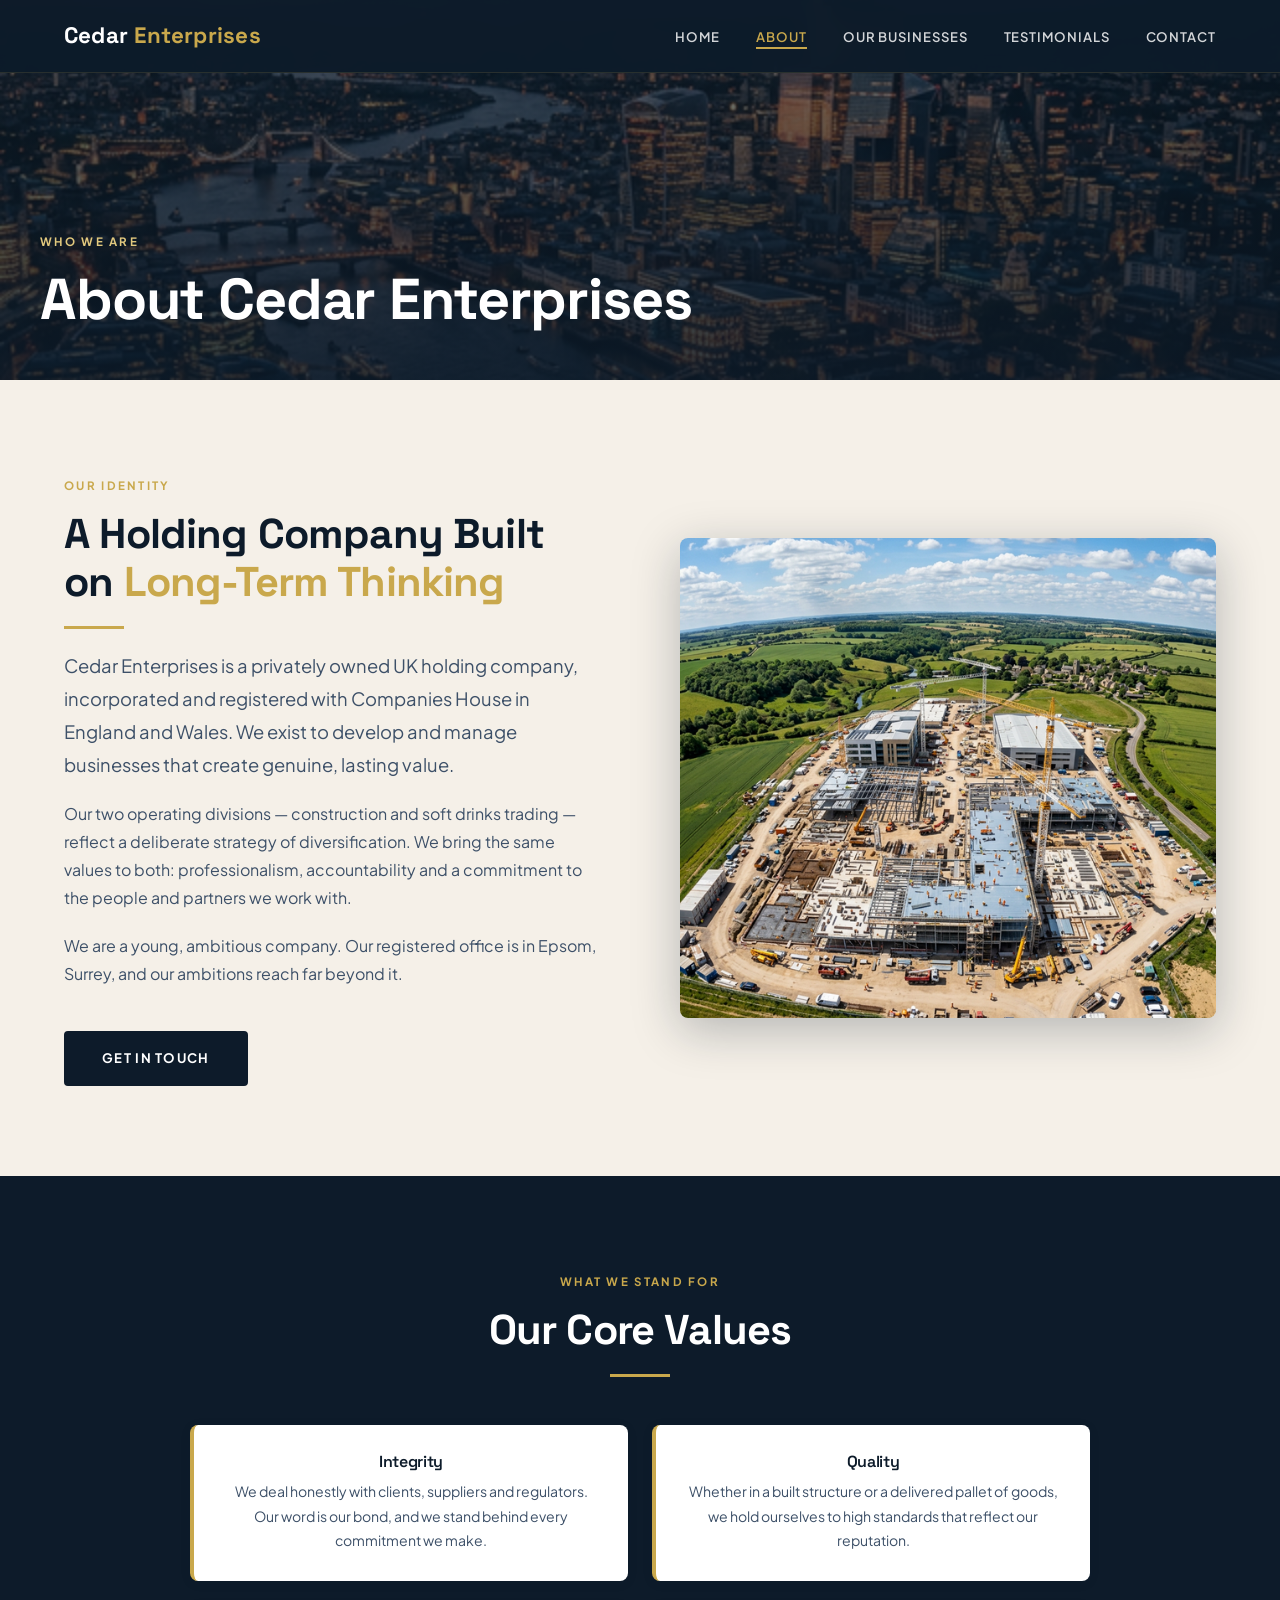
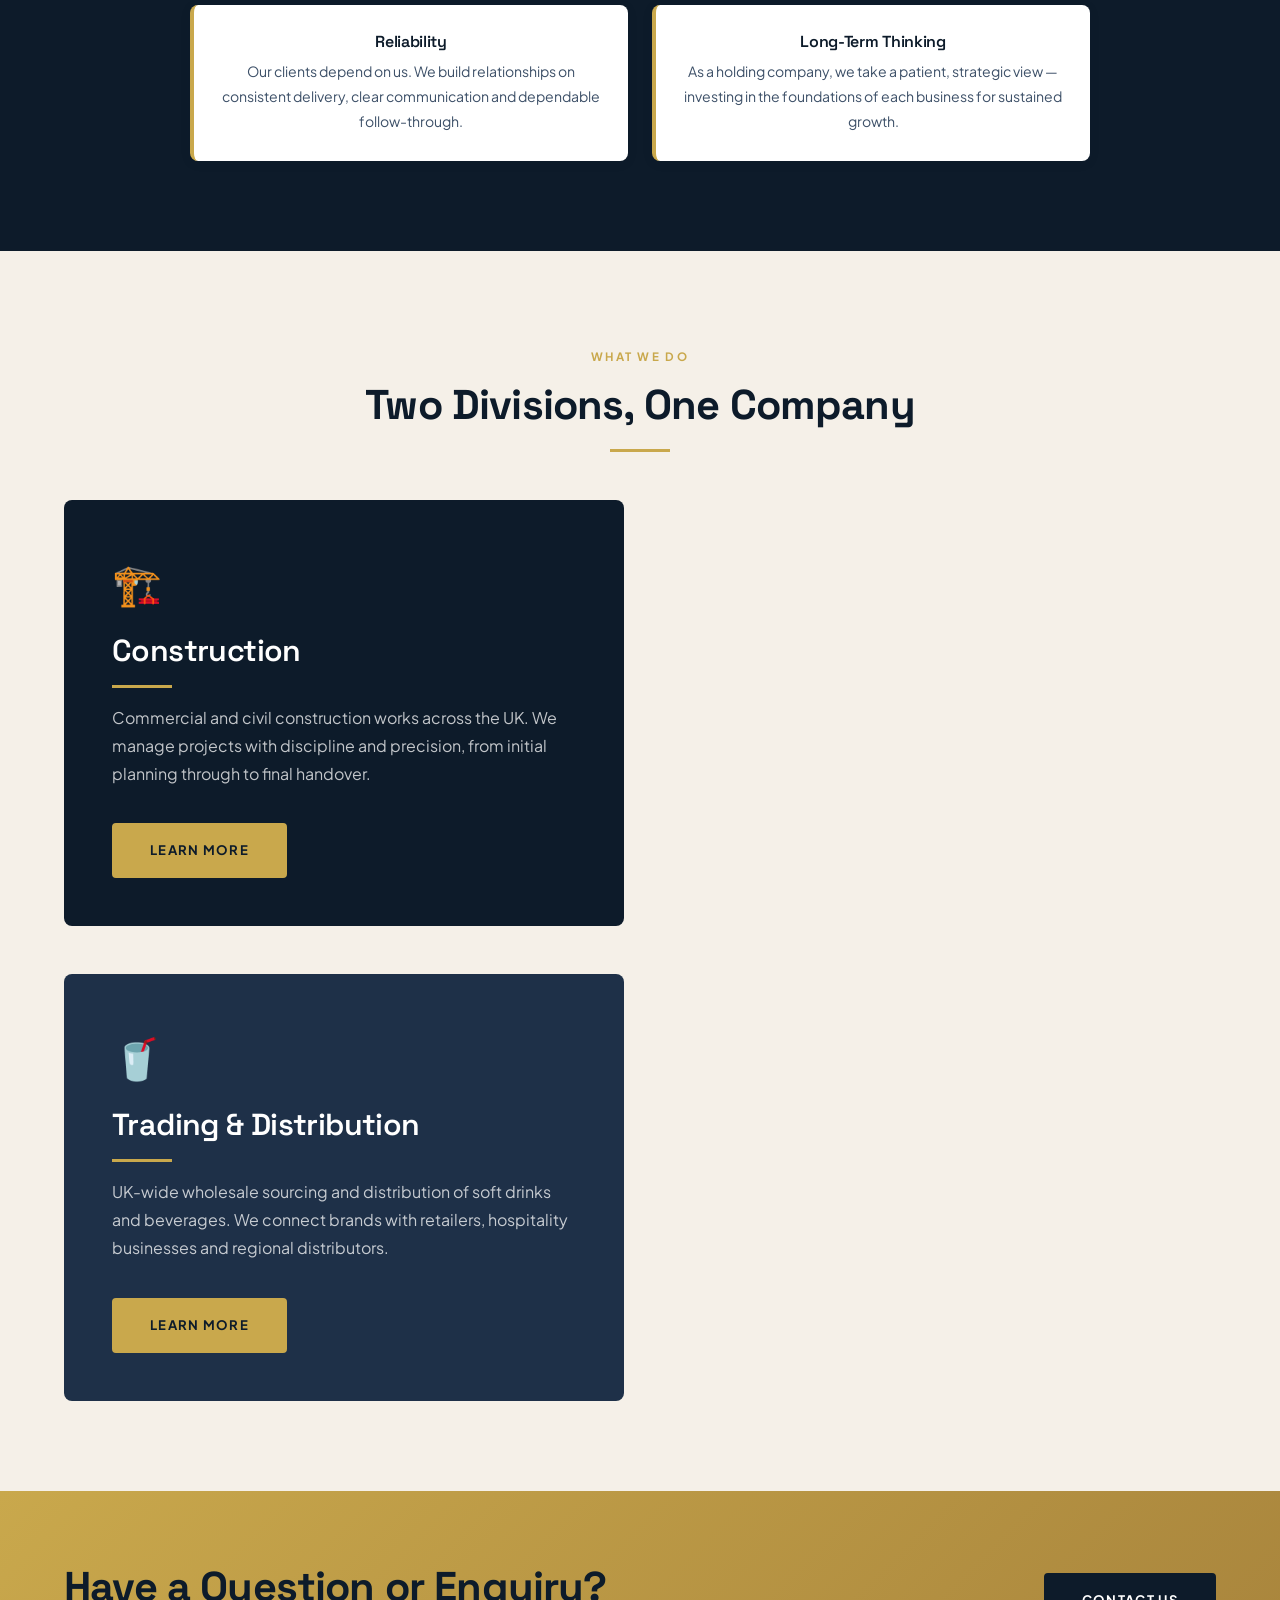
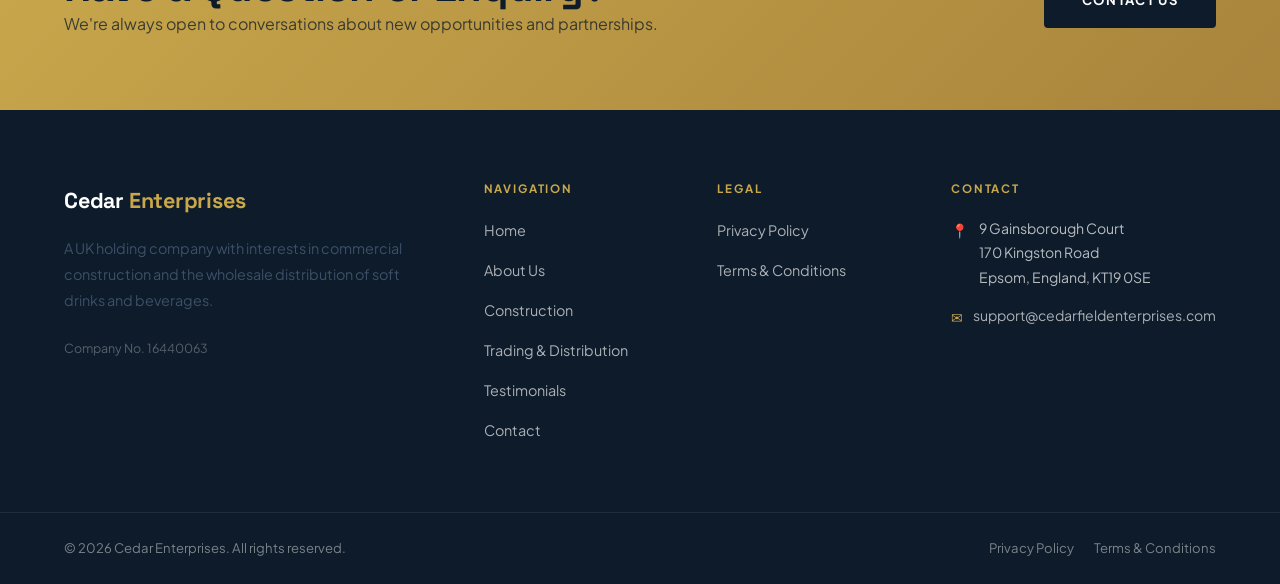
==== commit 08e77230: "Update address to 9 Gainsborough Court, 170 Kingston Road across all pages" ====
--- a/about.html
+++ b/about.html
@@ -1,4 +1,4 @@
-<!DOCTYPE html>
+﻿<!DOCTYPE html>
 <html lang="en">
 
 <head>
@@ -198,7 +198,7 @@
                         <h5>Contact</h5>
                         <div class="footer-contact-item">
                             <span class="icon">📍</span>
-                            <span>Flat 9 Gainsborough Court<br>164–170 Kingston Road<br>Epsom, England, KT19 0SE</span>
+                            <span>9 Gainsborough Court<br>170 Kingston Road<br>Epsom, England, KT19 0SE</span>
                         </div>
                         <div class="footer-contact-item">
                             <span class="icon">✉</span>
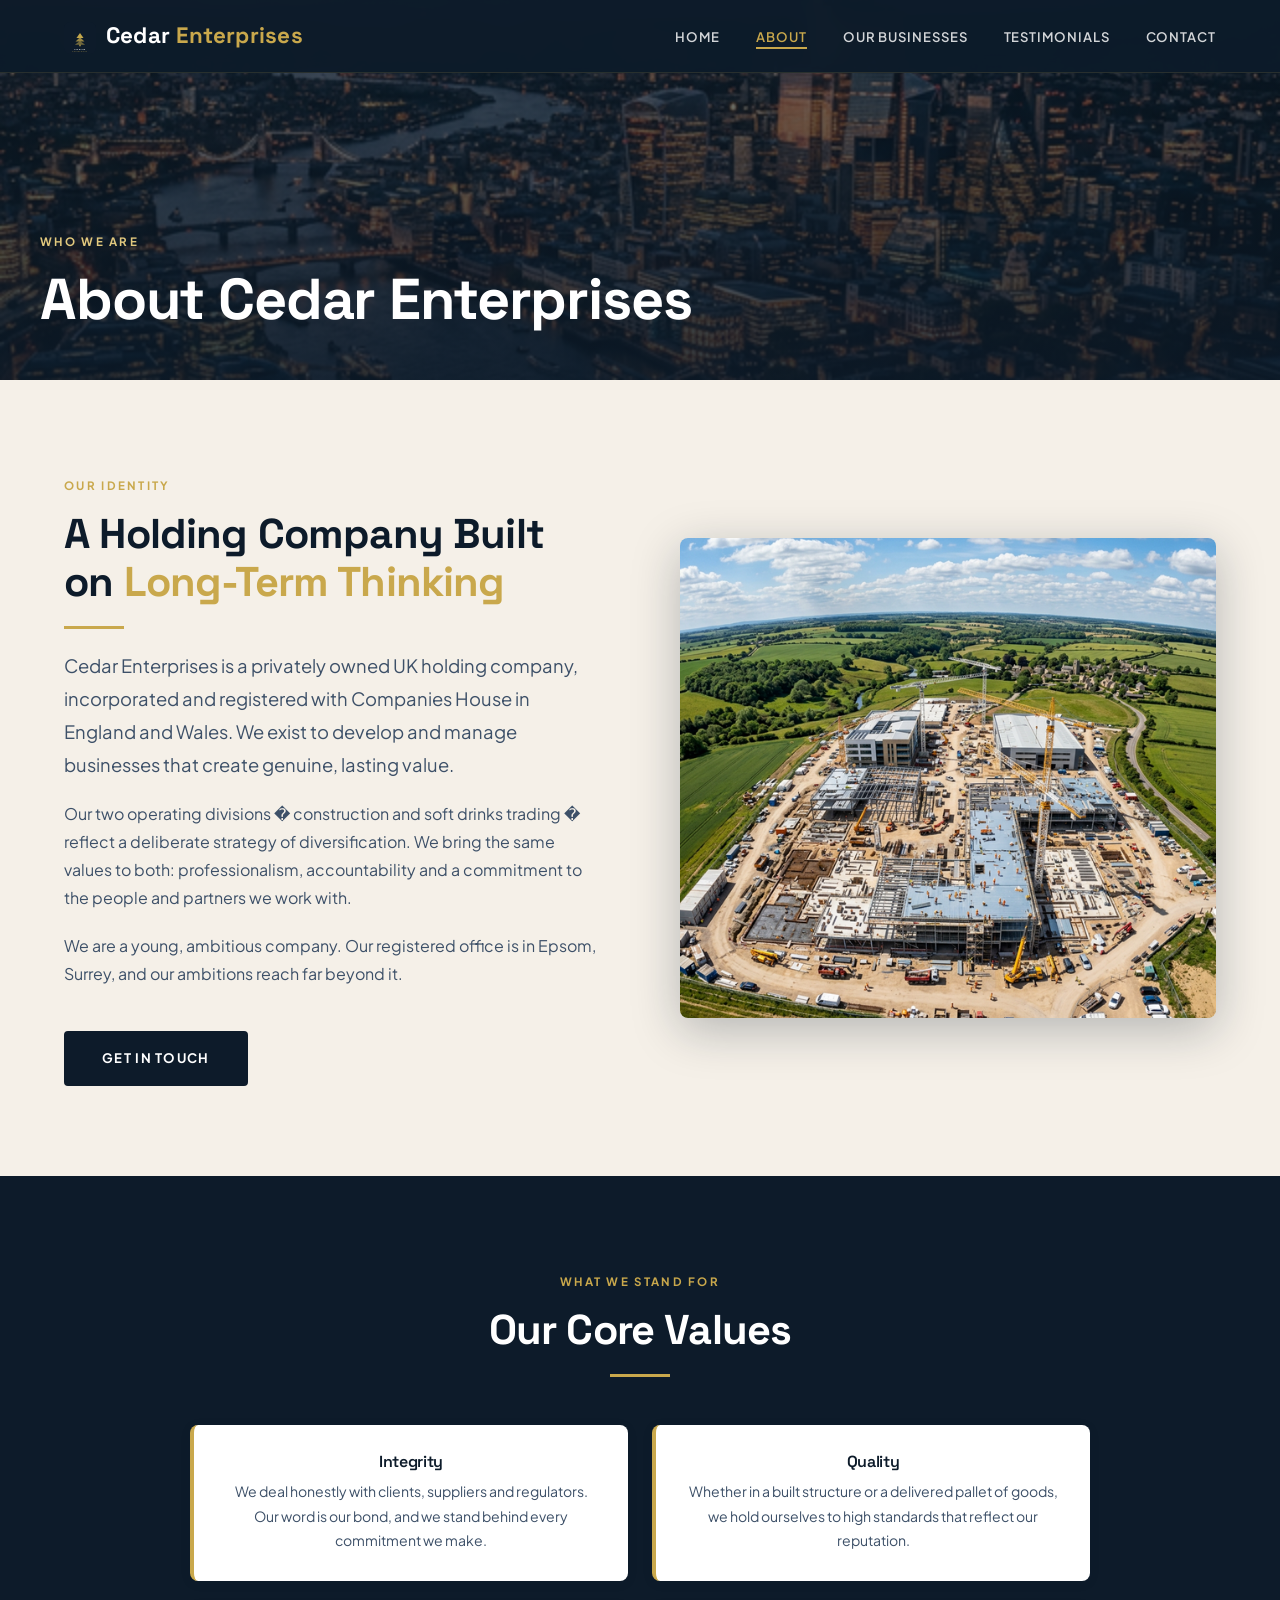
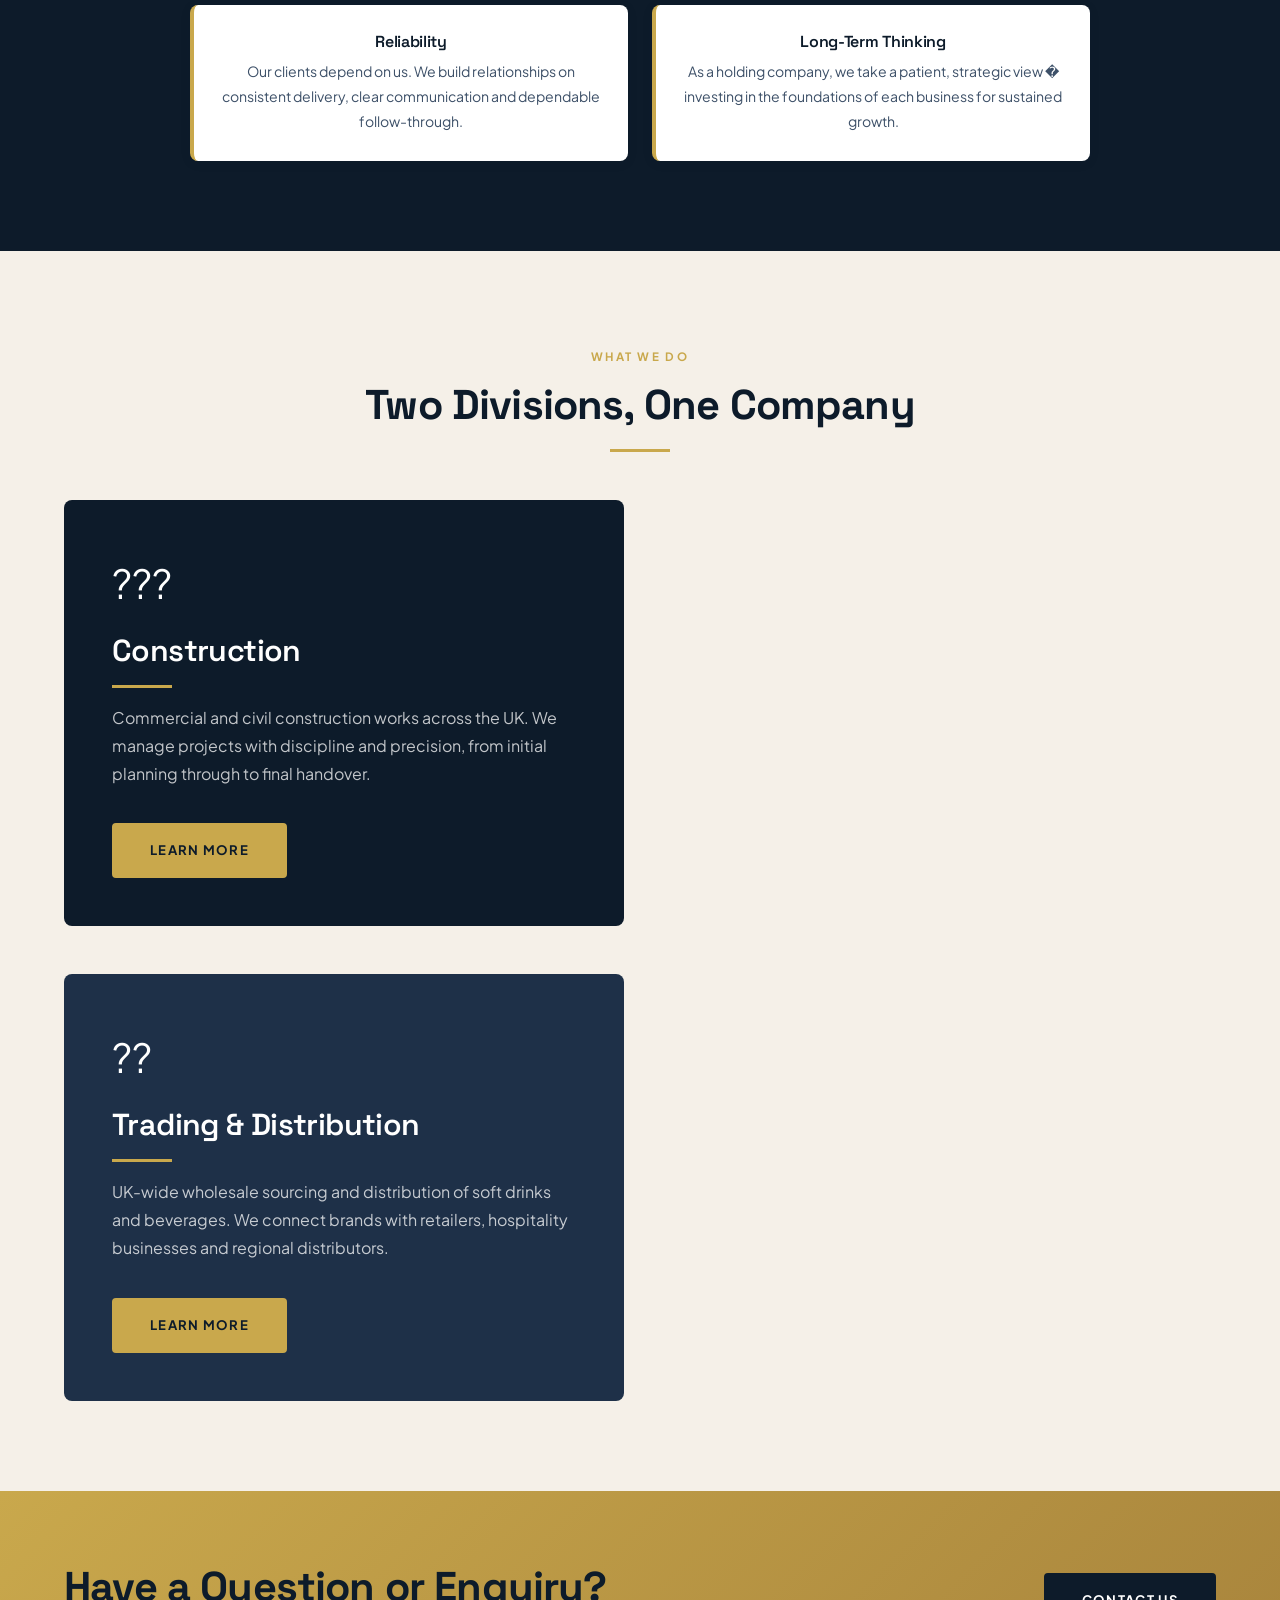
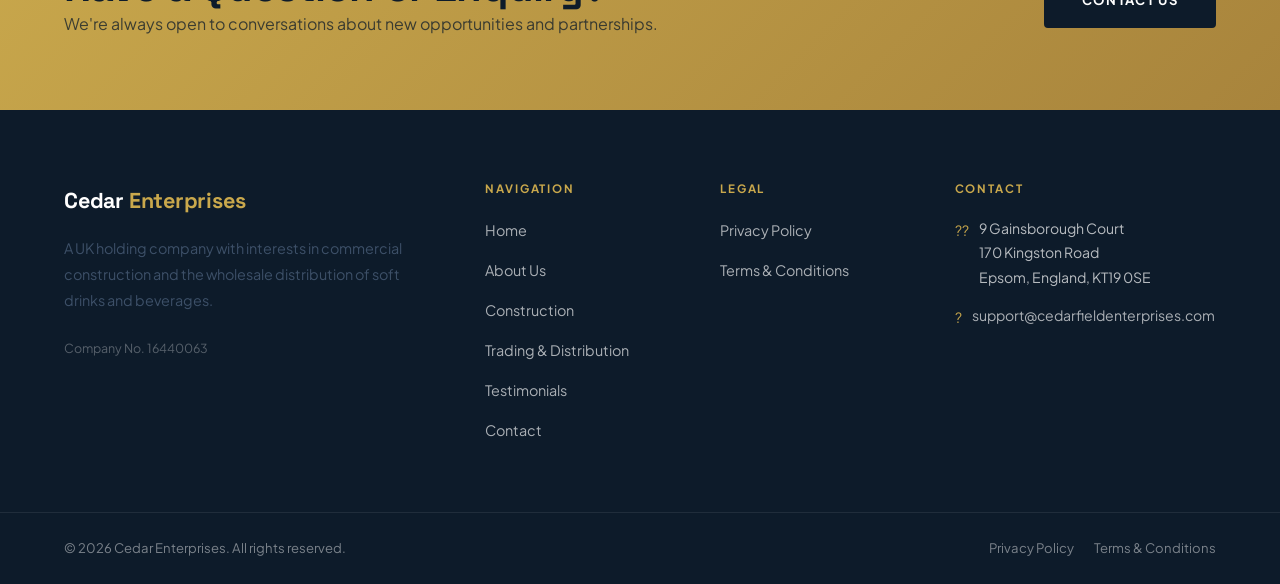
==== commit 730dfae6: "Add SVG logo mark — layered cedar tree in gold" ====
--- a/about.html
+++ b/about.html
@@ -1,13 +1,13 @@
-﻿<!DOCTYPE html>
+<!DOCTYPE html>
 <html lang="en">
 
 <head>
     <meta charset="UTF-8">
     <meta name="viewport" content="width=device-width, initial-scale=1.0">
-    <title>About Us — Cedar Enterprises</title>
+    <title>About Us � Cedar Enterprises</title>
     <meta name="description"
-        content="Learn about Cedar Enterprises — a UK-registered holding company with operations in construction and soft drinks trading.">
-    <link rel="icon" href="images/favicon.ico" type="image/x-icon">
+        content="Learn about Cedar Enterprises � a UK-registered holding company with operations in construction and soft drinks trading.">
+    <link rel="icon" href="images/logo.svg" type="image/svg+xml"><link rel="icon" href="images/favicon.ico" type="image/x-icon">
     <link rel="preconnect" href="https://fonts.googleapis.com">
     <link rel="preconnect" href="https://fonts.gstatic.com" crossorigin>
     <link
@@ -33,7 +33,7 @@
     <header class="site-header" id="siteHeader">
         <div class="container">
             <nav class="nav-inner">
-                <a href="index.html" class="brand">Cedar <span>Enterprises</span></a>
+                <a href="index.html" class="brand"><img src="images/logo.svg" alt="Cedar Enterprises" style="width:32px;height:32px;border-radius:6px;vertical-align:middle;margin-right:10px;display:inline-block;">Cedar <span>Enterprises</span></a>
                 <ul class="nav-links">
                     <li><a href="index.html">Home</a></li>
                     <li><a href="about.html" class="active">About</a></li>
@@ -74,7 +74,7 @@
                     <p class="lead">Cedar Enterprises is a privately owned UK holding company, incorporated and
                         registered with Companies House in England and Wales. We exist to develop and manage businesses
                         that create genuine, lasting value.</p>
-                    <p>Our two operating divisions — construction and soft drinks trading — reflect a deliberate
+                    <p>Our two operating divisions � construction and soft drinks trading � reflect a deliberate
                         strategy of diversification. We bring the same values to both: professionalism, accountability
                         and a commitment to the people and partners we work with.</p>
                     <p>We are a young, ambitious company. Our registered office is in Epsom, Surrey, and our ambitions
@@ -112,7 +112,7 @@
                 </div>
                 <div class="about-value-card fade-up">
                     <h5>Long-Term Thinking</h5>
-                    <p>As a holding company, we take a patient, strategic view — investing in the foundations of each
+                    <p>As a holding company, we take a patient, strategic view � investing in the foundations of each
                         business for sustained growth.</p>
                 </div>
             </div>
@@ -130,7 +130,7 @@
             <div class="row row-lg align-center">
                 <div class="col-half fade-up"
                     style="background: var(--navy); border-radius:8px; padding:48px; color:var(--white);">
-                    <span style="font-size:2.5rem; display:block; margin-bottom:16px;">🏗️</span>
+                    <span style="font-size:2.5rem; display:block; margin-bottom:16px;">???</span>
                     <h3 style="color:var(--white);">Construction</h3>
                     <div class="divider-gold" style="margin: 16px 0;"></div>
                     <p style="color:rgba(255,255,255,0.75);">Commercial and civil construction works across the UK. We
@@ -140,7 +140,7 @@
                 </div>
                 <div class="col-half fade-up"
                     style="background: var(--navy-mid); border-radius:8px; padding:48px; color:var(--white);">
-                    <span style="font-size:2.5rem; display:block; margin-bottom:16px;">🥤</span>
+                    <span style="font-size:2.5rem; display:block; margin-bottom:16px;">??</span>
                     <h3 style="color:var(--white);">Trading &amp; Distribution</h3>
                     <div class="divider-gold" style="margin: 16px 0;"></div>
                     <p style="color:rgba(255,255,255,0.75);">UK-wide wholesale sourcing and distribution of soft drinks
@@ -197,11 +197,11 @@
                     <div class="footer-col">
                         <h5>Contact</h5>
                         <div class="footer-contact-item">
-                            <span class="icon">📍</span>
+                            <span class="icon">??</span>
                             <span>9 Gainsborough Court<br>170 Kingston Road<br>Epsom, England, KT19 0SE</span>
                         </div>
                         <div class="footer-contact-item">
-                            <span class="icon">✉</span>
+                            <span class="icon">?</span>
                             <a href="mailto:support@cedarfieldenterprises.com"
                                 style="color:rgba(255,255,255,0.65);">support@cedarfieldenterprises.com</a>
                         </div>
